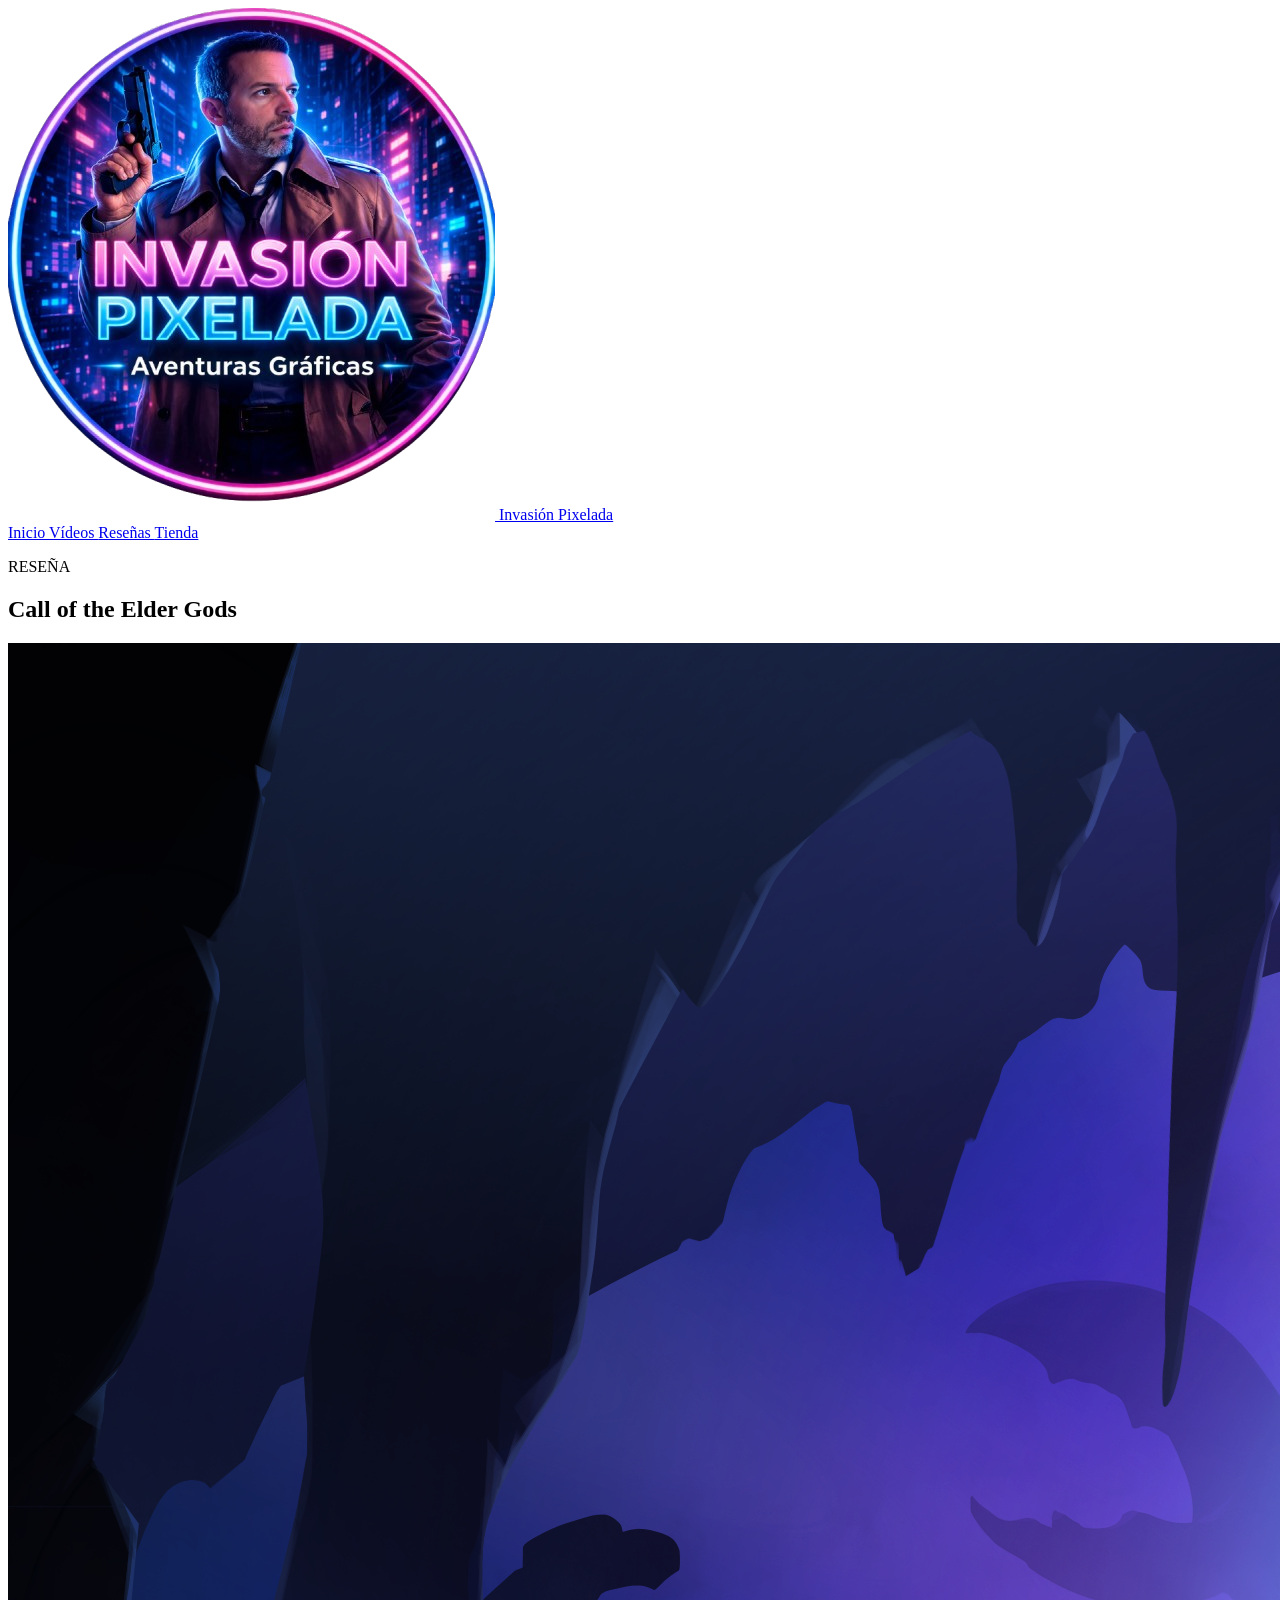
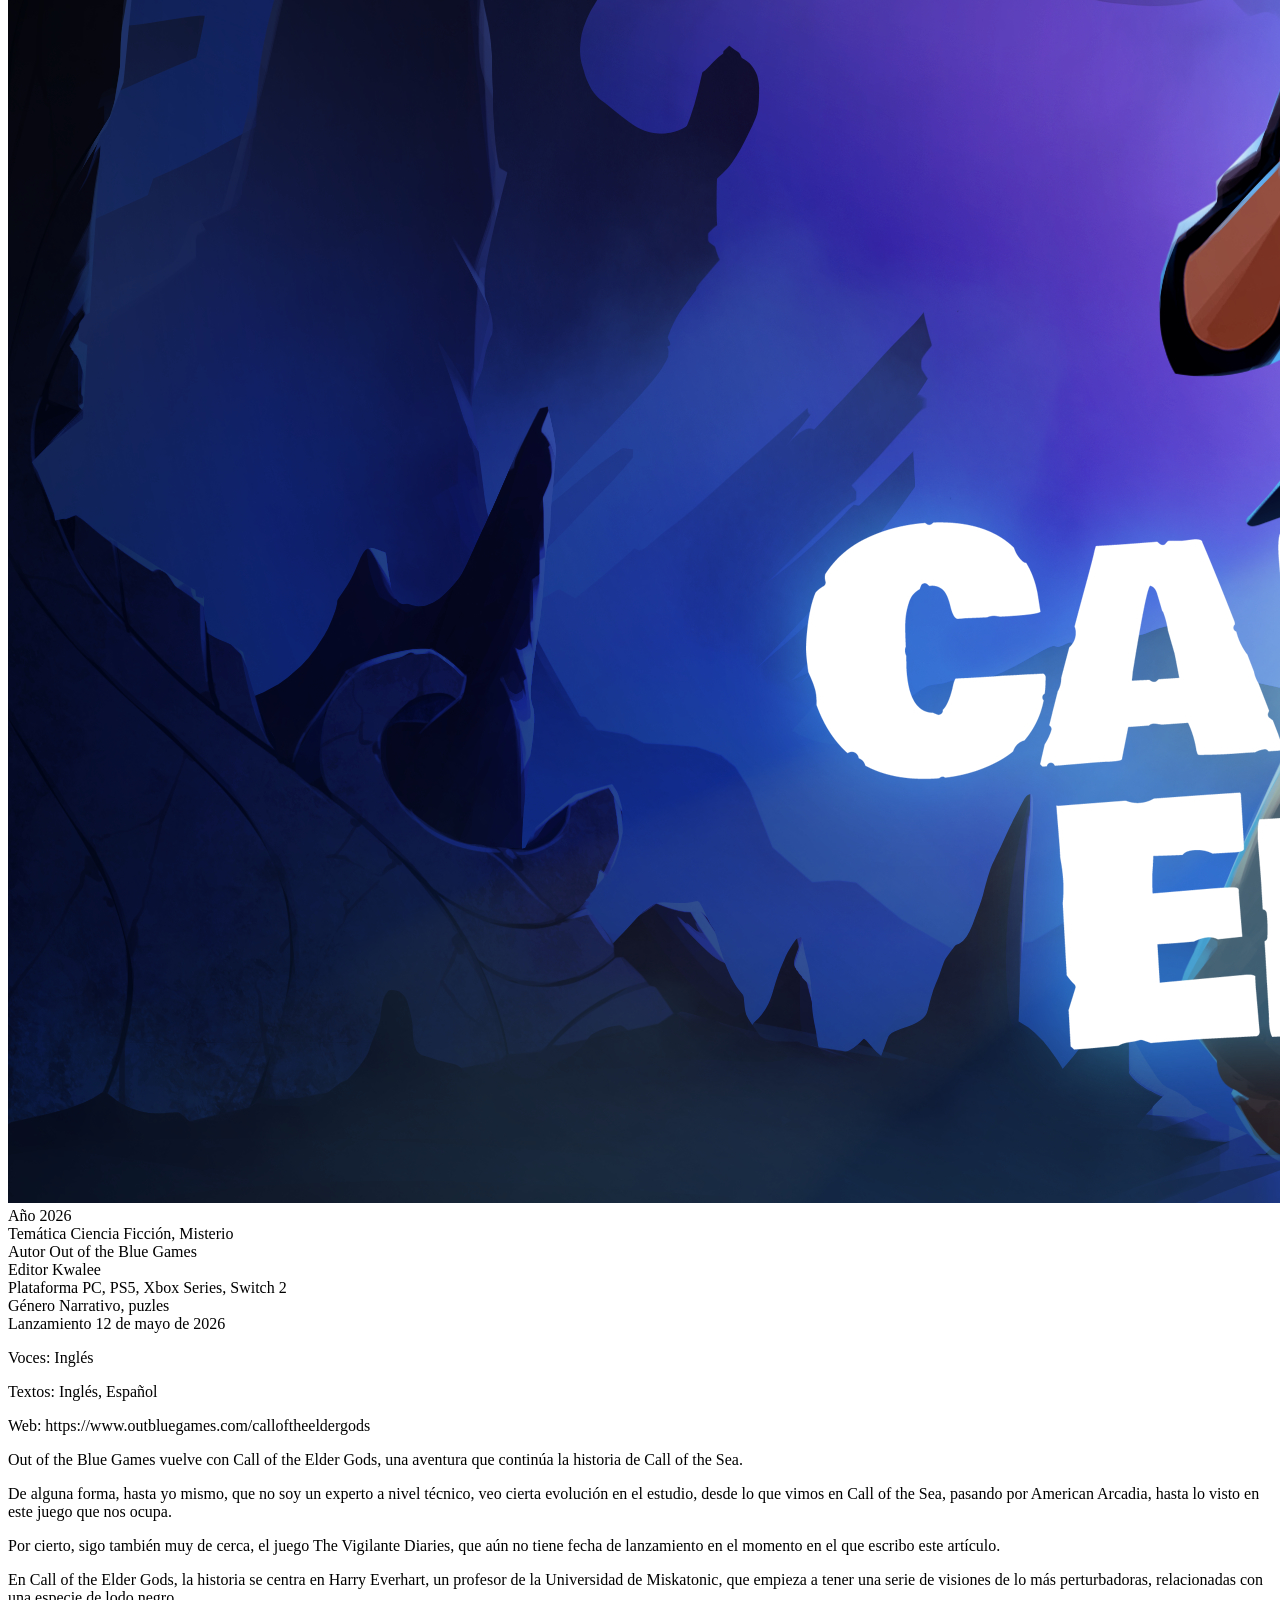
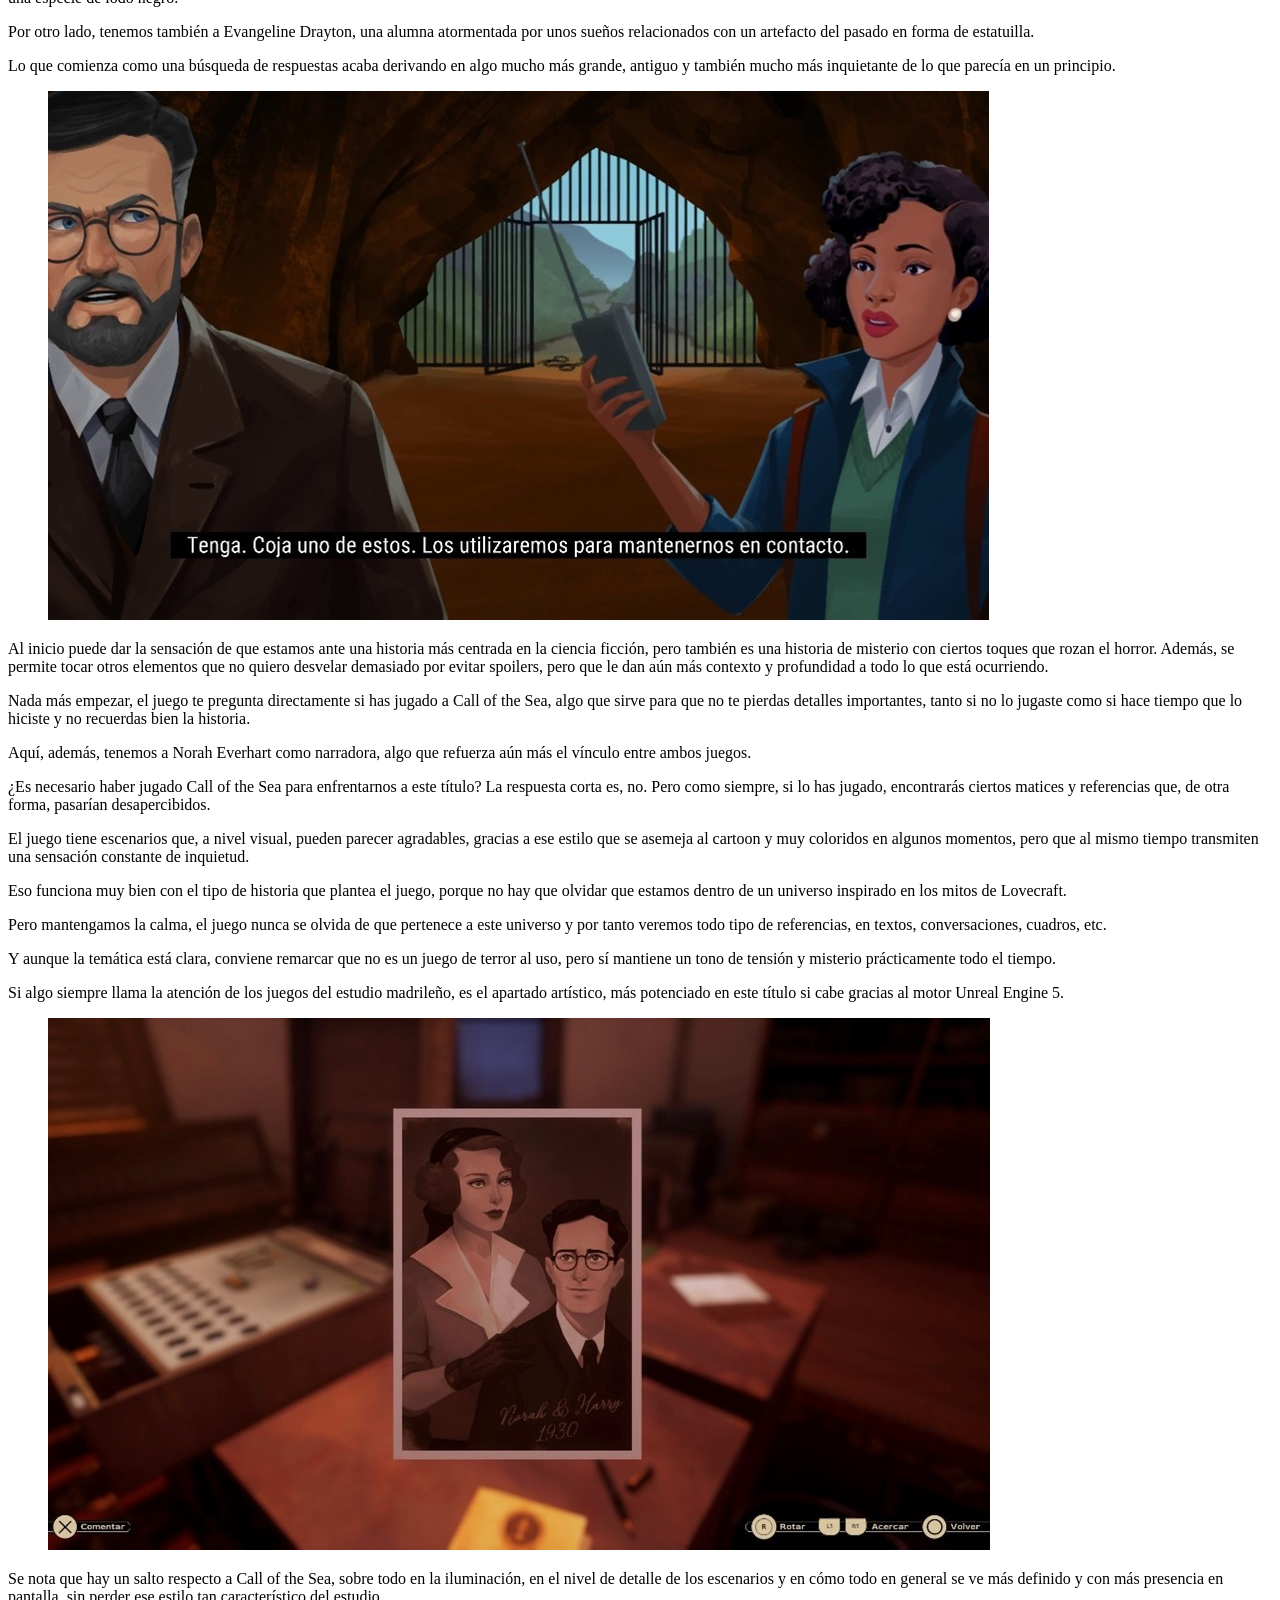
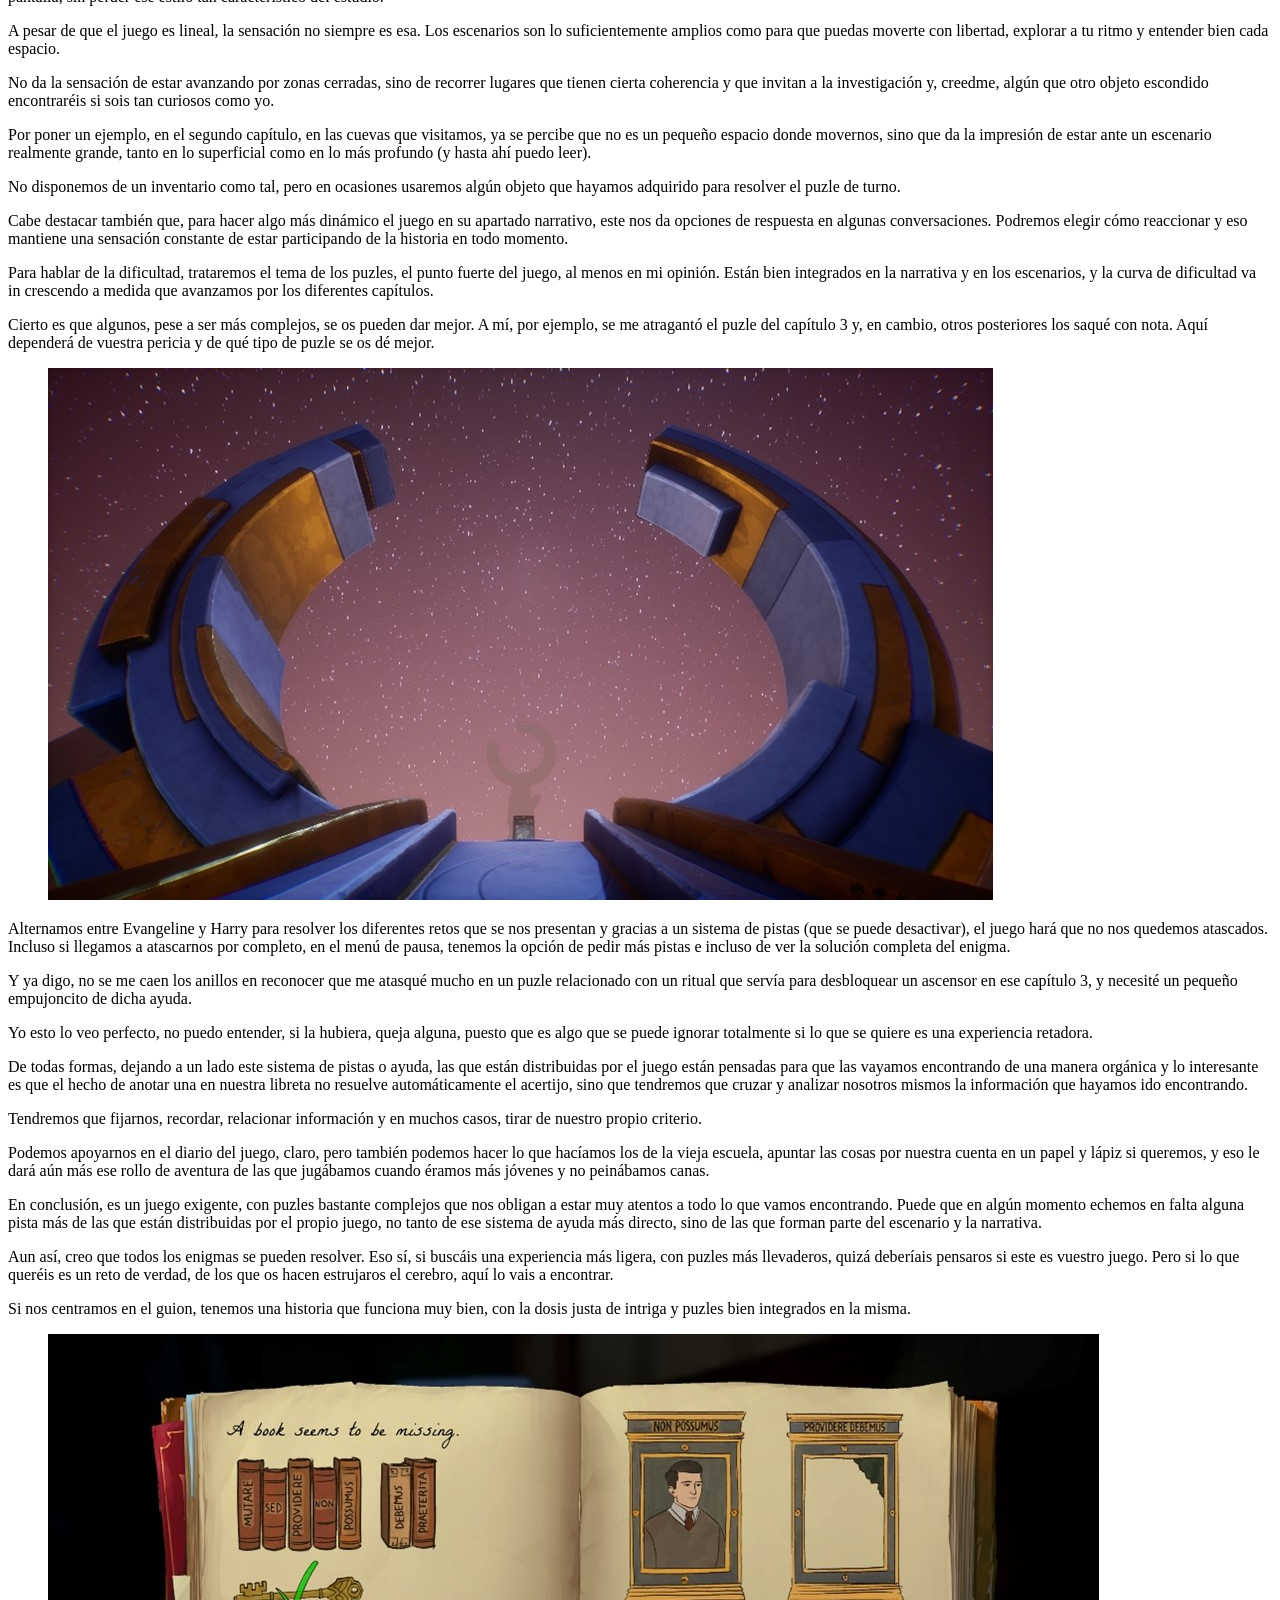
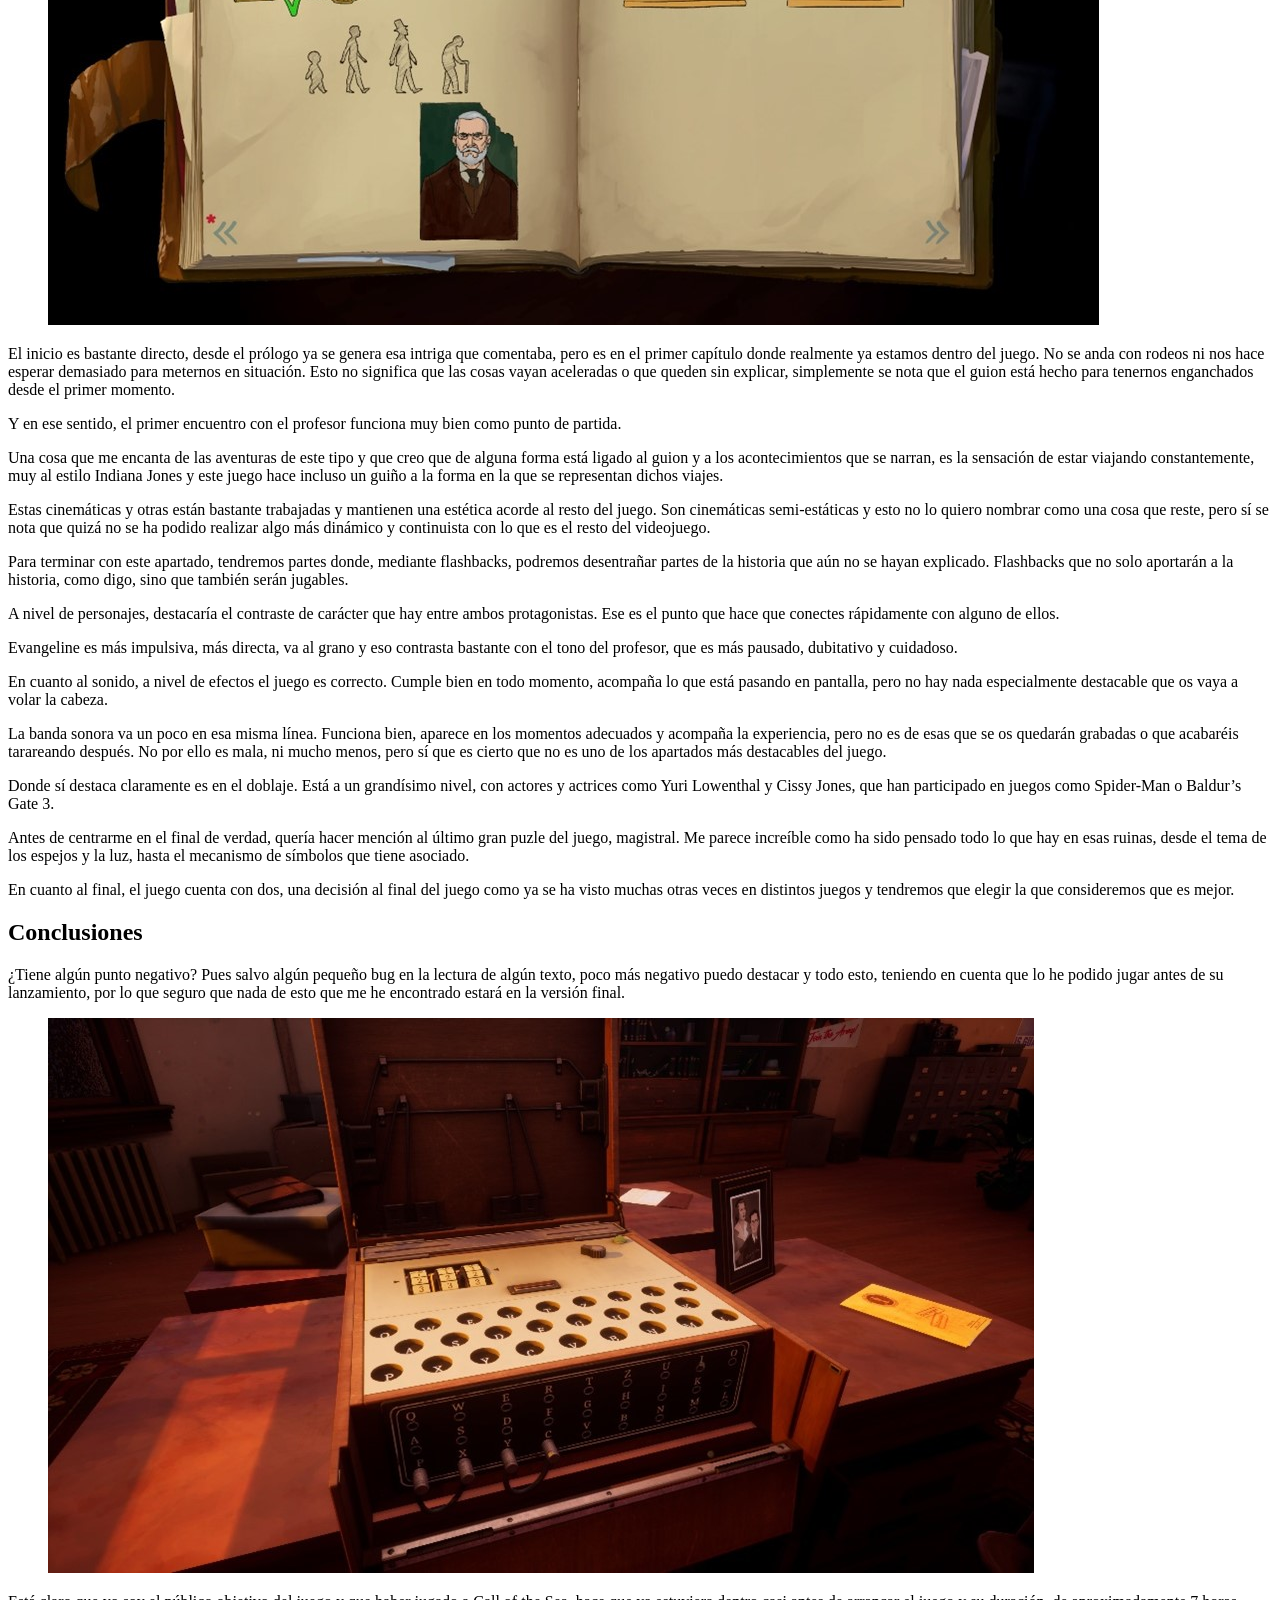
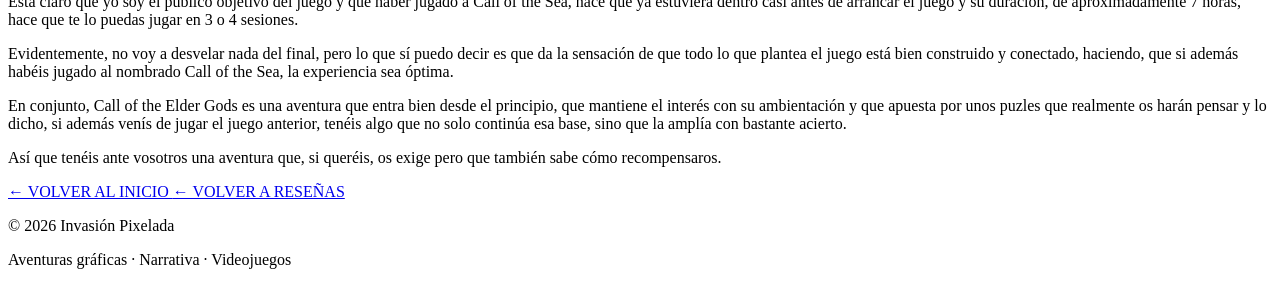
==== reseñas/Call of the Elder Gods/index.html @ fa6d1f01 "Generar reseñas automáticamente" ====
<!DOCTYPE html>
<!--
    INVASIÓN PIXELADA
    PÁGINA GENERADA AUTOMÁTICAMENTE
    GENERADOR: IP-GEN-010
-->
<html lang="es">

<head>

    <meta charset="UTF-8">

    <meta
        name="viewport"
        content="width=device-width, initial-scale=1.0"
    >

    <title>
        Call of the Elder Gods | Reseña de aventura gráfica | Invasión Pixelada
    </title>

    <meta
        name="description"
        content="Reseña de Call of the Elder Gods, narrativo, puzles. Voces: Inglés"
    >

    <meta
        name="keywords"
        content="Call of the Elder Gods, Invasión Pixelada, reseña, Narrativo, puzles, Ciencia Ficción, Misterio, PC, PS5, Xbox Series, Switch 2"
    >

    <link
        rel="canonical"
        href="https://invasionpixelada.github.io/invasion-pixelada/reseñas/Call%20of%20the%20Elder%20Gods/"
    >

    <meta
        name="theme-color"
        content="#08080d"
    >

    <link
        rel="icon"
        type="image/png"
        href="../../imagenes/nuevo_logo_invasion_pixelada.png"
    >

    <!-- OPEN GRAPH -->

    <meta
        property="og:type"
        content="article"
    >

    <meta
        property="og:locale"
        content="es_ES"
    >

    <meta
        property="og:title"
        content="Call of the Elder Gods | Invasión Pixelada"
    >

    <meta
        property="og:description"
        content="Reseña de Call of the Elder Gods, narrativo, puzles. Voces: Inglés"
    >

    <meta
        property="og:url"
        content="https://invasionpixelada.github.io/invasion-pixelada/reseñas/Call%20of%20the%20Elder%20Gods/"
    >

    <meta
        property="og:site_name"
        content="Invasión Pixelada"
    >

    <meta
        property="og:image"
        content="https://invasionpixelada.github.io/invasion-pixelada/reseñas/Call%20of%20the%20Elder%20Gods/portada.jpg"
    >

    <meta
        property="og:image:alt"
        content="Portada de Call of the Elder Gods"
    >

    <script type="application/ld+json">
{
    "@context": "https://schema.org",
    "@graph": [
        {
            "@type": "Review",
            "@id": "https://invasionpixelada.github.io/invasion-pixelada/reseñas/Call%20of%20the%20Elder%20Gods/#review",
            "url": "https://invasionpixelada.github.io/invasion-pixelada/reseñas/Call%20of%20the%20Elder%20Gods/",
            "name": "Reseña de Call of the Elder Gods",
            "headline": "Call of the Elder Gods | Reseña de aventura gráfica",
            "reviewBody": "Reseña de Call of the Elder Gods publicada por Invasión Pixelada.",
            "author": {
                "@type": "Organization",
                "name": "Invasión Pixelada",
                "url": "https://invasionpixelada.github.io/invasion-pixelada/"
            },
            "publisher": {
                "@type": "Organization",
                "name": "Invasión Pixelada",
                "url": "https://invasionpixelada.github.io/invasion-pixelada/"
            },
            "itemReviewed": {
                "@type": "VideoGame",
                "name": "Call of the Elder Gods",
                "genre": "Narrativo, puzles",
                "keywords": "Ciencia Ficción, Misterio",
                "datePublished": "2026",
                "creator": {
                    "@type": "Person",
                    "name": "Out of the Blue Games"
                },
                "publisher": {
                    "@type": "Organization",
                    "name": "Kwalee"
                },
                "gamePlatform": "PC, PS5, Xbox Series, Switch 2",
                "releaseDate": "12 de mayo de 2026",
                "image": "https://invasionpixelada.github.io/invasion-pixelada/reseñas/Call%2520of%2520the%2520Elder%2520Gods/portada.jpg"
            }
        },
        {
            "@type": "WebPage",
            "@id": "https://invasionpixelada.github.io/invasion-pixelada/reseñas/Call%20of%20the%20Elder%20Gods/#webpage",
            "url": "https://invasionpixelada.github.io/invasion-pixelada/reseñas/Call%20of%20the%20Elder%20Gods/",
            "name": "Call of the Elder Gods | Invasión Pixelada",
            "isPartOf": {
                "@id": "https://invasionpixelada.github.io/invasion-pixelada/#website"
            },
            "image": "https://invasionpixelada.github.io/invasion-pixelada/reseñas/Call%2520of%2520the%2520Elder%2520Gods/portada.jpg"
        },
        {
            "@type": "WebSite",
            "@id": "https://invasionpixelada.github.io/invasion-pixelada/#website",
            "url": "https://invasionpixelada.github.io/invasion-pixelada/",
            "name": "Invasión Pixelada",
            "description": "Aventuras gráficas, point &amp; click, visual novels, walking simulators y videojuegos donde la narrativa es protagonista.",
            "publisher": {
                "@type": "Organization",
                "name": "Invasión Pixelada",
                "url": "https://invasionpixelada.github.io/invasion-pixelada/"
            }
        },
        {
            "@type": "Organization",
            "@id": "https://invasionpixelada.github.io/invasion-pixelada/#organization",
            "name": "Invasión Pixelada",
            "url": "https://invasionpixelada.github.io/invasion-pixelada/",
            "logo": {
                "@type": "ImageObject",
                "url": "https://invasionpixelada.github.io/invasion-pixelada/imagenes/nuevo_logo_invasion_pixelada.png"
            },
            "sameAs": [
                "https://www.youtube.com/@invasionpixelada"
            ]
        }
    ]
}
</script>

</head>

<body>

<header class="site-header">

    <div class="header-content">

        <a
            href="../../index.html"
            class="logo"
        >

            <img
                src="../../imagenes/nuevo_logo_invasion_pixelada.png"
                alt="Invasión Pixelada"
            >

            <span>
                Invasión Pixelada
            </span>

        </a>

        <nav class="main-nav">

            <a href="../../index.html#inicio">
                Inicio
            </a>

            <a href="../../index.html#videos">
                Vídeos
            </a>

            <a href="../../index.html#resenas">
                Reseñas
            </a>

            <a href="../../index.html#tienda">
                Tienda
            </a>

        </nav>

    </div>

</header>


<main class="review-page">

    <article class="review">

        <header class="review-header">

            <p class="section-label">
                RESEÑA
            </p>

            <h1>
                Call of the Elder Gods
            </h1>

            

        </header>

        
        <div class="review-cover-wrap">

            <img
                class="review-cover"
                src="portada.jpg"
                alt="Portada de Call of the Elder Gods"
            >

        </div>
        

        
        <div class="review-metadata">

            <div class="review-data-grid">

                
                <div class="review-data-row">

                    <span class="review-data-label">
                        Año
                    </span>

                    <span class="review-data-value">
                        2026
                    </span>

                </div>
                
                <div class="review-data-row">

                    <span class="review-data-label">
                        Temática
                    </span>

                    <span class="review-data-value">
                        Ciencia Ficción, Misterio
                    </span>

                </div>
                
                <div class="review-data-row">

                    <span class="review-data-label">
                        Autor
                    </span>

                    <span class="review-data-value">
                        Out of the Blue Games
                    </span>

                </div>
                
                <div class="review-data-row">

                    <span class="review-data-label">
                        Editor
                    </span>

                    <span class="review-data-value">
                        Kwalee
                    </span>

                </div>
                
                <div class="review-data-row">

                    <span class="review-data-label">
                        Plataforma
                    </span>

                    <span class="review-data-value">
                        PC, PS5, Xbox Series, Switch 2
                    </span>

                </div>
                
                <div class="review-data-row">

                    <span class="review-data-label">
                        Género
                    </span>

                    <span class="review-data-value">
                        Narrativo, puzles
                    </span>

                </div>
                
                <div class="review-data-row">

                    <span class="review-data-label">
                        Lanzamiento
                    </span>

                    <span class="review-data-value">
                        12 de mayo de 2026
                    </span>

                </div>
                

            </div>

        </div>
        

        

        

        <div class="review-content">

            
                <p>
                    Voces: Inglés
                </p>
                

                <p>
                    Textos: Inglés, Español
                </p>
                

                <p>
                    Web: https://www.outbluegames.com/calloftheeldergods
                </p>
                

                <p>
                    Out of the Blue Games vuelve con Call of the Elder Gods, una aventura que continúa la historia de Call of the Sea.
                </p>
                

                <p>
                    De alguna forma, hasta yo mismo, que no soy un experto a nivel técnico, veo cierta evolución en el estudio, desde lo que vimos en Call of the Sea, pasando por American Arcadia, hasta lo visto en este juego que nos ocupa.
                </p>
                

                <p>
                    Por cierto, sigo también muy de cerca, el juego The Vigilante Diaries, que aún no tiene fecha de lanzamiento en el momento en el que escribo este artículo.
                </p>
                

                <p>
                    En Call of the Elder Gods, la historia se centra en Harry Everhart, un profesor de la Universidad de Miskatonic, que empieza a tener una serie de visiones de lo más perturbadoras, relacionadas con una especie de lodo negro.
                </p>
                

                <p>
                    Por otro lado, tenemos también a Evangeline Drayton, una alumna atormentada por unos sueños relacionados con un artefacto del pasado en forma de estatuilla.
                </p>
                

                <p>
                    Lo que comienza como una búsqueda de respuestas acaba derivando en algo mucho más grande, antiguo y también mucho más inquietante de lo que parecía en un principio.
                </p>
                

    <figure class="review-image">

        <img
            src="1.jpg"
            alt="Call of the Elder Gods"
            loading="lazy"
        >

    </figure>
    

                <p>
                    Al inicio puede dar la sensación de que estamos ante una historia más centrada en la ciencia ficción, pero también es una historia de misterio con ciertos toques que rozan el horror. Además, se permite tocar otros elementos que no quiero desvelar demasiado por evitar spoilers, pero que le dan aún más contexto y profundidad a todo lo que está ocurriendo.
                </p>
                

                <p>
                    Nada más empezar, el juego te pregunta directamente si has jugado a Call of the Sea, algo que sirve para que no te pierdas detalles importantes, tanto si no lo jugaste como si hace tiempo que lo hiciste y no recuerdas bien la historia.
                </p>
                

                <p>
                    Aquí, además, tenemos a Norah Everhart como narradora, algo que refuerza aún más el vínculo entre ambos juegos.
                </p>
                

                <p>
                    ¿Es necesario haber jugado Call of the Sea para enfrentarnos a este título? La respuesta corta es, no. Pero como siempre, si lo has jugado, encontrarás ciertos matices y referencias que, de otra forma, pasarían desapercibidos.
                </p>
                

                <p>
                    El juego tiene escenarios que, a nivel visual, pueden parecer agradables, gracias a ese estilo que se asemeja al cartoon y muy coloridos en algunos momentos, pero que al mismo tiempo transmiten una sensación constante de inquietud.
                </p>
                

                <p>
                    Eso funciona muy bien con el tipo de historia que plantea el juego, porque no hay que olvidar que estamos dentro de un universo inspirado en los mitos de Lovecraft.
                </p>
                

                <p>
                    Pero mantengamos la calma, el juego nunca se olvida de que pertenece a este universo y por tanto veremos todo tipo de referencias, en textos, conversaciones, cuadros, etc.
                </p>
                

                <p>
                    Y aunque la temática está clara, conviene remarcar que no es un juego de terror al uso, pero sí mantiene un tono de tensión y misterio prácticamente todo el tiempo.
                </p>
                

                <p>
                    Si algo siempre llama la atención de los juegos del estudio madrileño, es el apartado artístico, más potenciado en este título si cabe gracias al motor Unreal Engine 5.
                </p>
                

    <figure class="review-image">

        <img
            src="2.jpg"
            alt="Call of the Elder Gods"
            loading="lazy"
        >

    </figure>
    

                <p>
                    Se nota que hay un salto respecto a Call of the Sea, sobre todo en la iluminación, en el nivel de detalle de los escenarios y en cómo todo en general se ve más definido y con más presencia en pantalla, sin perder ese estilo tan característico del estudio.
                </p>
                

                <p>
                    A pesar de que el juego es lineal, la sensación no siempre es esa. Los escenarios son lo suficientemente amplios como para que puedas moverte con libertad, explorar a tu ritmo y entender bien cada espacio.
                </p>
                

                <p>
                    No da la sensación de estar avanzando por zonas cerradas, sino de recorrer lugares que tienen cierta coherencia y que invitan a la investigación y, creedme, algún que otro objeto escondido encontraréis si sois tan curiosos como yo.
                </p>
                

                <p>
                    Por poner un ejemplo, en el segundo capítulo, en las cuevas que visitamos, ya se percibe que no es un pequeño espacio donde movernos, sino que da la impresión de estar ante un escenario realmente grande, tanto en lo superficial como en lo más profundo (y hasta ahí puedo leer).
                </p>
                

                <p>
                    No disponemos de un inventario como tal, pero en ocasiones usaremos algún objeto que hayamos adquirido para resolver el puzle de turno.
                </p>
                

                <p>
                    Cabe destacar también que, para hacer algo más dinámico el juego en su apartado narrativo, este nos da opciones de respuesta en algunas conversaciones. Podremos elegir cómo reaccionar y eso mantiene una sensación constante de estar participando de la historia en todo momento.
                </p>
                

                <p>
                    Para hablar de la dificultad, trataremos el tema de los puzles, el punto fuerte del juego, al menos en mi opinión. Están bien integrados en la narrativa y en los escenarios, y la curva de dificultad va in crescendo a medida que avanzamos por los diferentes capítulos.
                </p>
                

                <p>
                    Cierto es que algunos, pese a ser más complejos, se os pueden dar mejor. A mí, por ejemplo, se me atragantó el puzle del capítulo 3 y, en cambio, otros posteriores los saqué con nota. Aquí dependerá de vuestra pericia y de qué tipo de puzle se os dé mejor.
                </p>
                

    <figure class="review-image">

        <img
            src="3.jpg"
            alt="Call of the Elder Gods"
            loading="lazy"
        >

    </figure>
    

                <p>
                    Alternamos entre Evangeline y Harry para resolver los diferentes retos que se nos presentan y gracias a un sistema de pistas (que se puede desactivar), el juego hará que no nos quedemos atascados. Incluso si llegamos a atascarnos por completo, en el menú de pausa, tenemos la opción de pedir más pistas e incluso de ver la solución completa del enigma.
                </p>
                

                <p>
                    Y ya digo, no se me caen los anillos en reconocer que me atasqué mucho en un puzle relacionado con un ritual que servía para desbloquear un ascensor en ese capítulo 3, y necesité un pequeño empujoncito de dicha ayuda.
                </p>
                

                <p>
                    Yo esto lo veo perfecto, no puedo entender, si la hubiera, queja alguna, puesto que es algo que se puede ignorar totalmente si lo que se quiere es una experiencia retadora.
                </p>
                

                <p>
                    De todas formas, dejando a un lado este sistema de pistas o ayuda, las que están distribuidas por el juego están pensadas para que las vayamos encontrando de una manera orgánica y lo interesante es que el hecho de anotar una en nuestra libreta no resuelve automáticamente el acertijo, sino que tendremos que cruzar y analizar nosotros mismos la información que hayamos ido encontrando.
                </p>
                

                <p>
                    Tendremos que fijarnos, recordar, relacionar información y en muchos casos, tirar de nuestro propio criterio.
                </p>
                

                <p>
                    Podemos apoyarnos en el diario del juego, claro, pero también podemos hacer lo que hacíamos los de la vieja escuela, apuntar las cosas por nuestra cuenta en un papel y lápiz si queremos, y eso le dará aún más ese rollo de aventura de las que jugábamos cuando éramos más jóvenes y no peinábamos canas.
                </p>
                

                <p>
                    En conclusión, es un juego exigente, con puzles bastante complejos que nos obligan a estar muy atentos a todo lo que vamos encontrando. Puede que en algún momento echemos en falta alguna pista más de las que están distribuidas por el propio juego, no tanto de ese sistema de ayuda más directo, sino de las que forman parte del escenario y la narrativa.
                </p>
                

                <p>
                    Aun así, creo que todos los enigmas se pueden resolver. Eso sí, si buscáis una experiencia más ligera, con puzles más llevaderos, quizá deberíais pensaros si este es vuestro juego. Pero si lo que queréis es un reto de verdad, de los que os hacen estrujaros el cerebro, aquí lo vais a encontrar.
                </p>
                

                <p>
                    Si nos centramos en el guion, tenemos una historia que funciona muy bien, con la dosis justa de intriga y puzles bien integrados en la misma.
                </p>
                

    <figure class="review-image">

        <img
            src="4.jpg"
            alt="Call of the Elder Gods"
            loading="lazy"
        >

    </figure>
    

                <p>
                    El inicio es bastante directo, desde el prólogo ya se genera esa intriga que comentaba, pero es en el primer capítulo donde realmente ya estamos dentro del juego. No se anda con rodeos ni nos hace esperar demasiado para meternos en situación. Esto no significa que las cosas vayan aceleradas o que queden sin explicar, simplemente se nota que el guion está hecho para tenernos enganchados desde el primer momento.
                </p>
                

                <p>
                    Y en ese sentido, el primer encuentro con el profesor funciona muy bien como punto de partida.
                </p>
                

                <p>
                    Una cosa que me encanta de las aventuras de este tipo y que creo que de alguna forma está ligado al guion y a los acontecimientos que se narran, es la sensación de estar viajando constantemente, muy al estilo Indiana Jones y este juego hace incluso un guiño a la forma en la que se representan dichos viajes.
                </p>
                

                <p>
                    Estas cinemáticas y otras están bastante trabajadas y mantienen una estética acorde al resto del juego. Son cinemáticas semi-estáticas y esto no lo quiero nombrar como una cosa que reste, pero sí se nota que quizá no se ha podido realizar algo más dinámico y continuista con lo que es el resto del videojuego.
                </p>
                

                <p>
                    Para terminar con este apartado, tendremos partes donde, mediante flashbacks, podremos desentrañar partes de la historia que aún no se hayan explicado. Flashbacks que no solo aportarán a la historia, como digo, sino que también serán jugables.
                </p>
                

                <p>
                    A nivel de personajes, destacaría el contraste de carácter que hay entre ambos protagonistas. Ese es el punto que hace que conectes rápidamente con alguno de ellos.
                </p>
                

                <p>
                    Evangeline es más impulsiva, más directa, va al grano y eso contrasta bastante con el tono del profesor, que es más pausado, dubitativo y cuidadoso.
                </p>
                

                <p>
                    En cuanto al sonido, a nivel de efectos el juego es correcto. Cumple bien en todo momento, acompaña lo que está pasando en pantalla, pero no hay nada especialmente destacable que os vaya a volar la cabeza.
                </p>
                

                <p>
                    La banda sonora va un poco en esa misma línea. Funciona bien, aparece en los momentos adecuados y acompaña la experiencia, pero no es de esas que se os quedarán grabadas o que acabaréis tarareando después. No por ello es mala, ni mucho menos, pero sí que es cierto que no es uno de los apartados más destacables del juego.
                </p>
                

                <p>
                    Donde sí destaca claramente es en el doblaje. Está a un grandísimo nivel, con actores y actrices como Yuri Lowenthal y Cissy Jones, que han participado en juegos como Spider-Man o Baldur’s Gate 3.
                </p>
                

                <p>
                    Antes de centrarme en el final de verdad, quería hacer mención al último gran puzle del juego, magistral. Me parece increíble como ha sido pensado todo lo que hay en esas ruinas, desde el tema de los espejos y la luz, hasta el mecanismo de símbolos que tiene asociado.
                </p>
                

                <p>
                    En cuanto al final, el juego cuenta con dos, una decisión al final del juego como ya se ha visto muchas otras veces en distintos juegos y tendremos que elegir la que consideremos que es mejor.
                </p>
                

                <h2>
                    Conclusiones
                </h2>
                

                <p>
                    ¿Tiene algún punto negativo? Pues salvo algún pequeño bug en la lectura de algún texto, poco más negativo puedo destacar y todo esto, teniendo en cuenta que lo he podido jugar antes de su lanzamiento, por lo que seguro que nada de esto que me he encontrado estará en la versión final.
                </p>
                

    <figure class="review-image">

        <img
            src="5.jpg"
            alt="Call of the Elder Gods"
            loading="lazy"
        >

    </figure>
    

                <p>
                    Está claro que yo soy el público objetivo del juego y que haber jugado a Call of the Sea, hace que ya estuviera dentro casi antes de arrancar el juego y su duración, de aproximadamente 7 horas, hace que te lo puedas jugar en 3 o 4 sesiones.
                </p>
                

                <p>
                    Evidentemente, no voy a desvelar nada del final, pero lo que sí puedo decir es que da la sensación de que todo lo que plantea el juego está bien construido y conectado, haciendo, que si además habéis jugado al nombrado Call of the Sea, la experiencia sea óptima.
                </p>
                

                <p>
                    En conjunto, Call of the Elder Gods es una aventura que entra bien desde el principio, que mantiene el interés con su ambientación y que apuesta por unos puzles que realmente os harán pensar y lo dicho, si además venís de jugar el juego anterior, tenéis algo que no solo continúa esa base, sino que la amplía con bastante acierto.
                </p>
                

                <p>
                    Así que tenéis ante vosotros una aventura que, si queréis, os exige pero que también sabe cómo recompensaros.
                </p>
                

        </div>

        
    <div class="review-navigation">

        <a
            href="../../index.html"
            class="button secondary-button"
        >
            ← VOLVER AL INICIO
        </a>

        <a
            href="../../resenas.html"
            class="button secondary-button"
        >
            ← VOLVER A RESEÑAS
        </a>

    </div>
    

    </article>

</main>


<footer class="site-footer">

    <p>
        © 2026 Invasión Pixelada
    </p>

    <p>
        Aventuras gráficas · Narrativa · Videojuegos
    </p>

</footer>

</body>

</html>
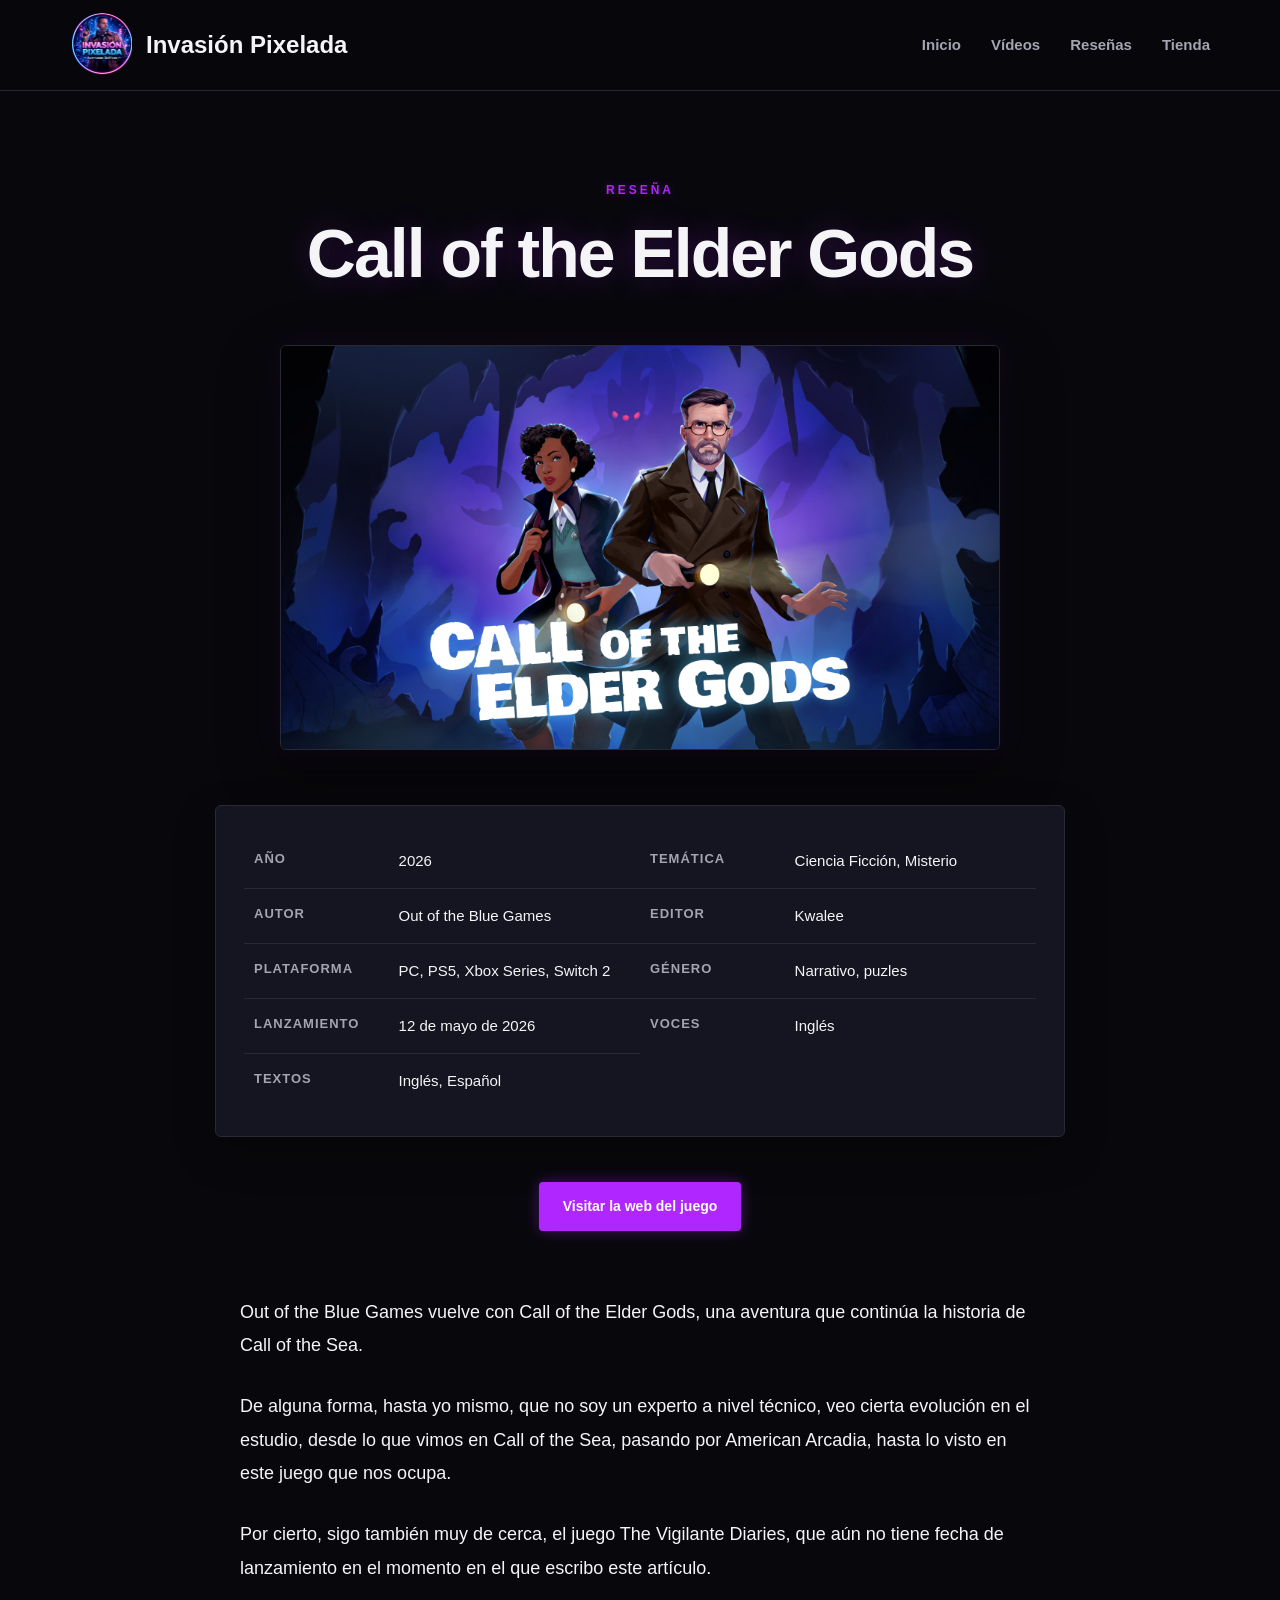
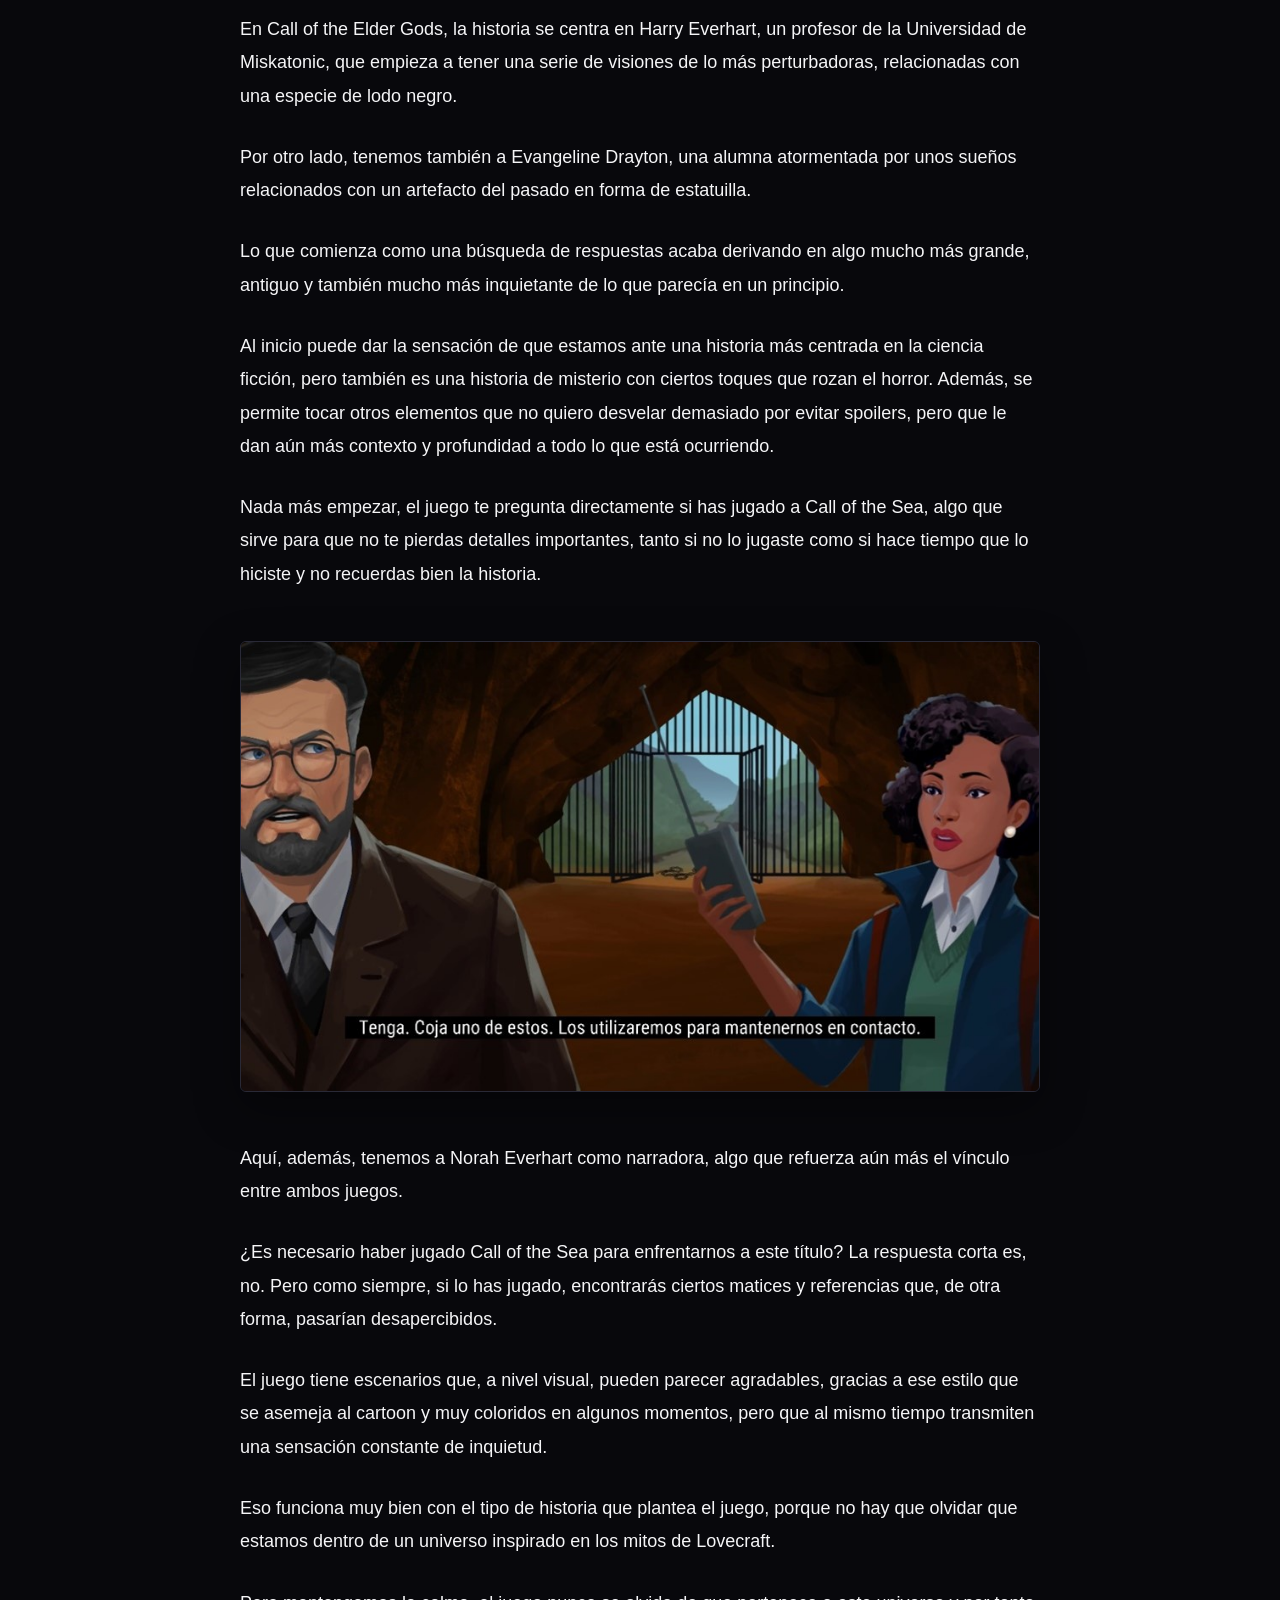
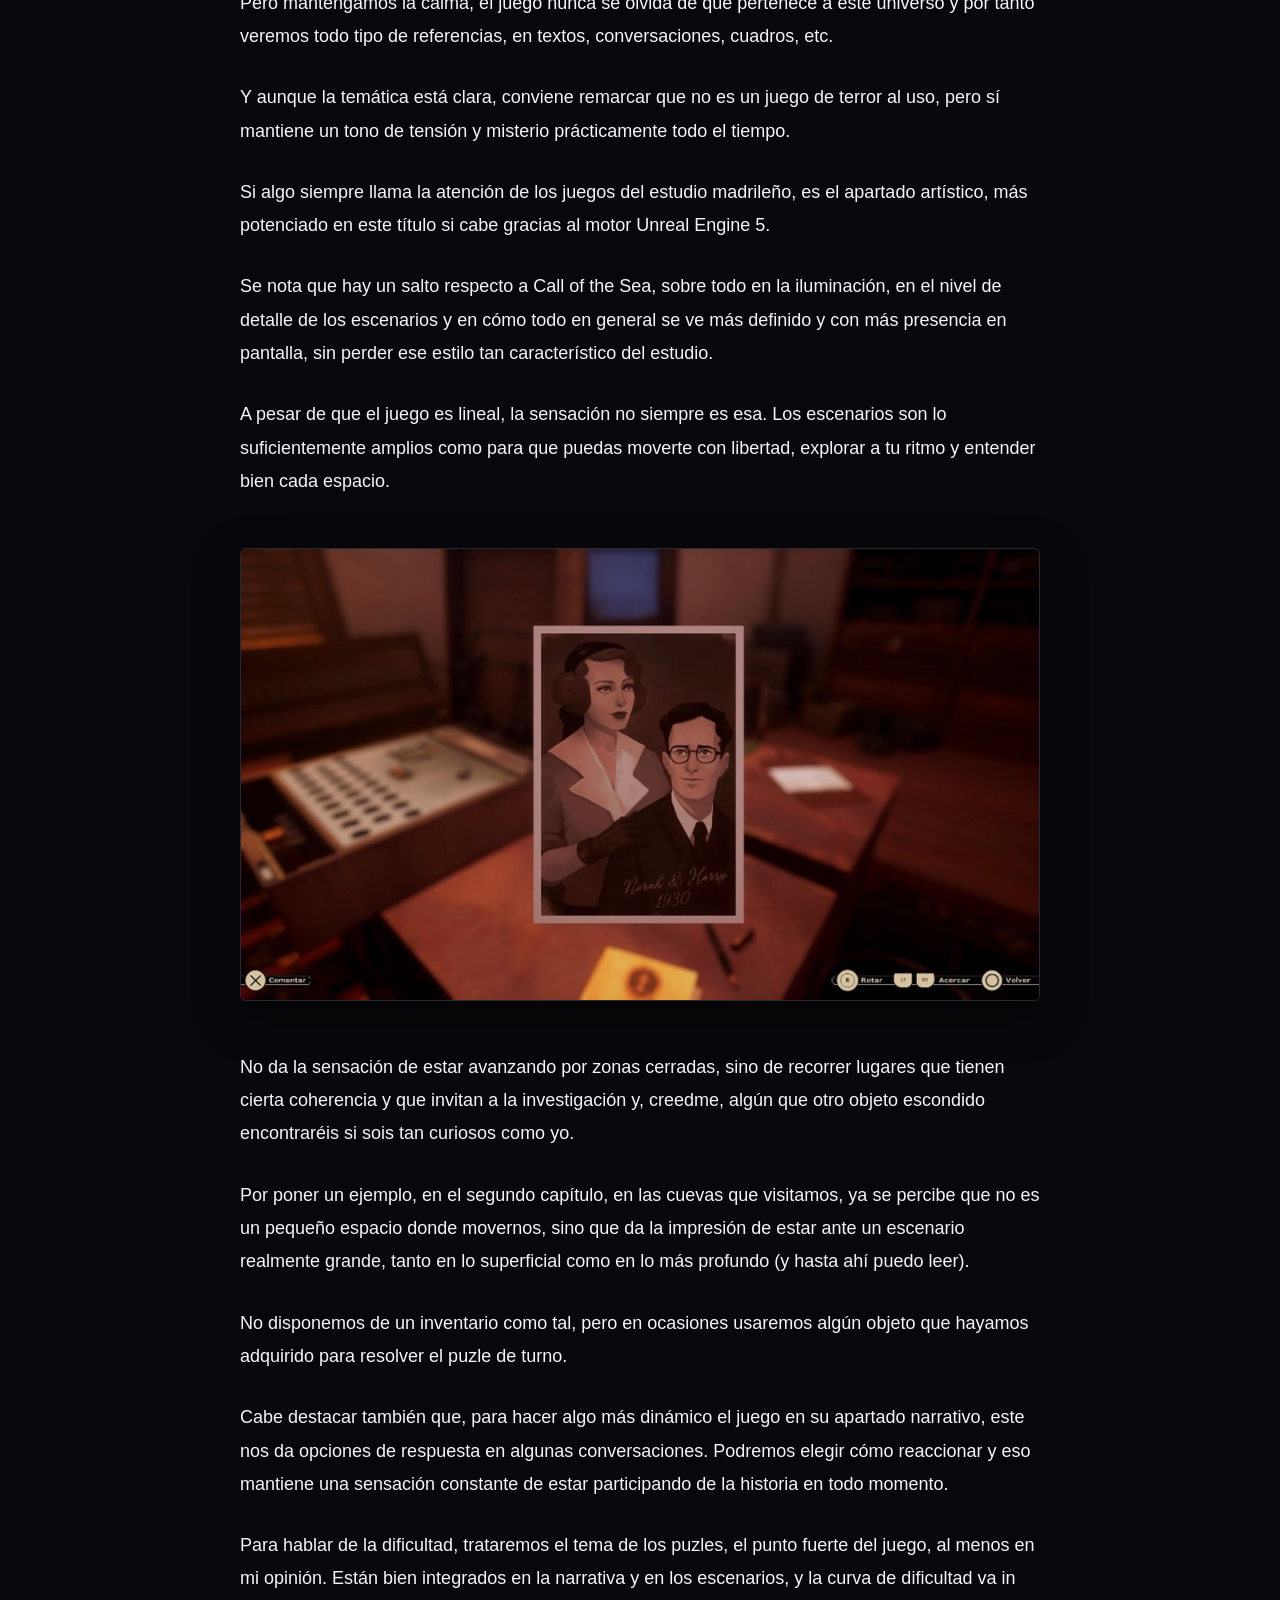
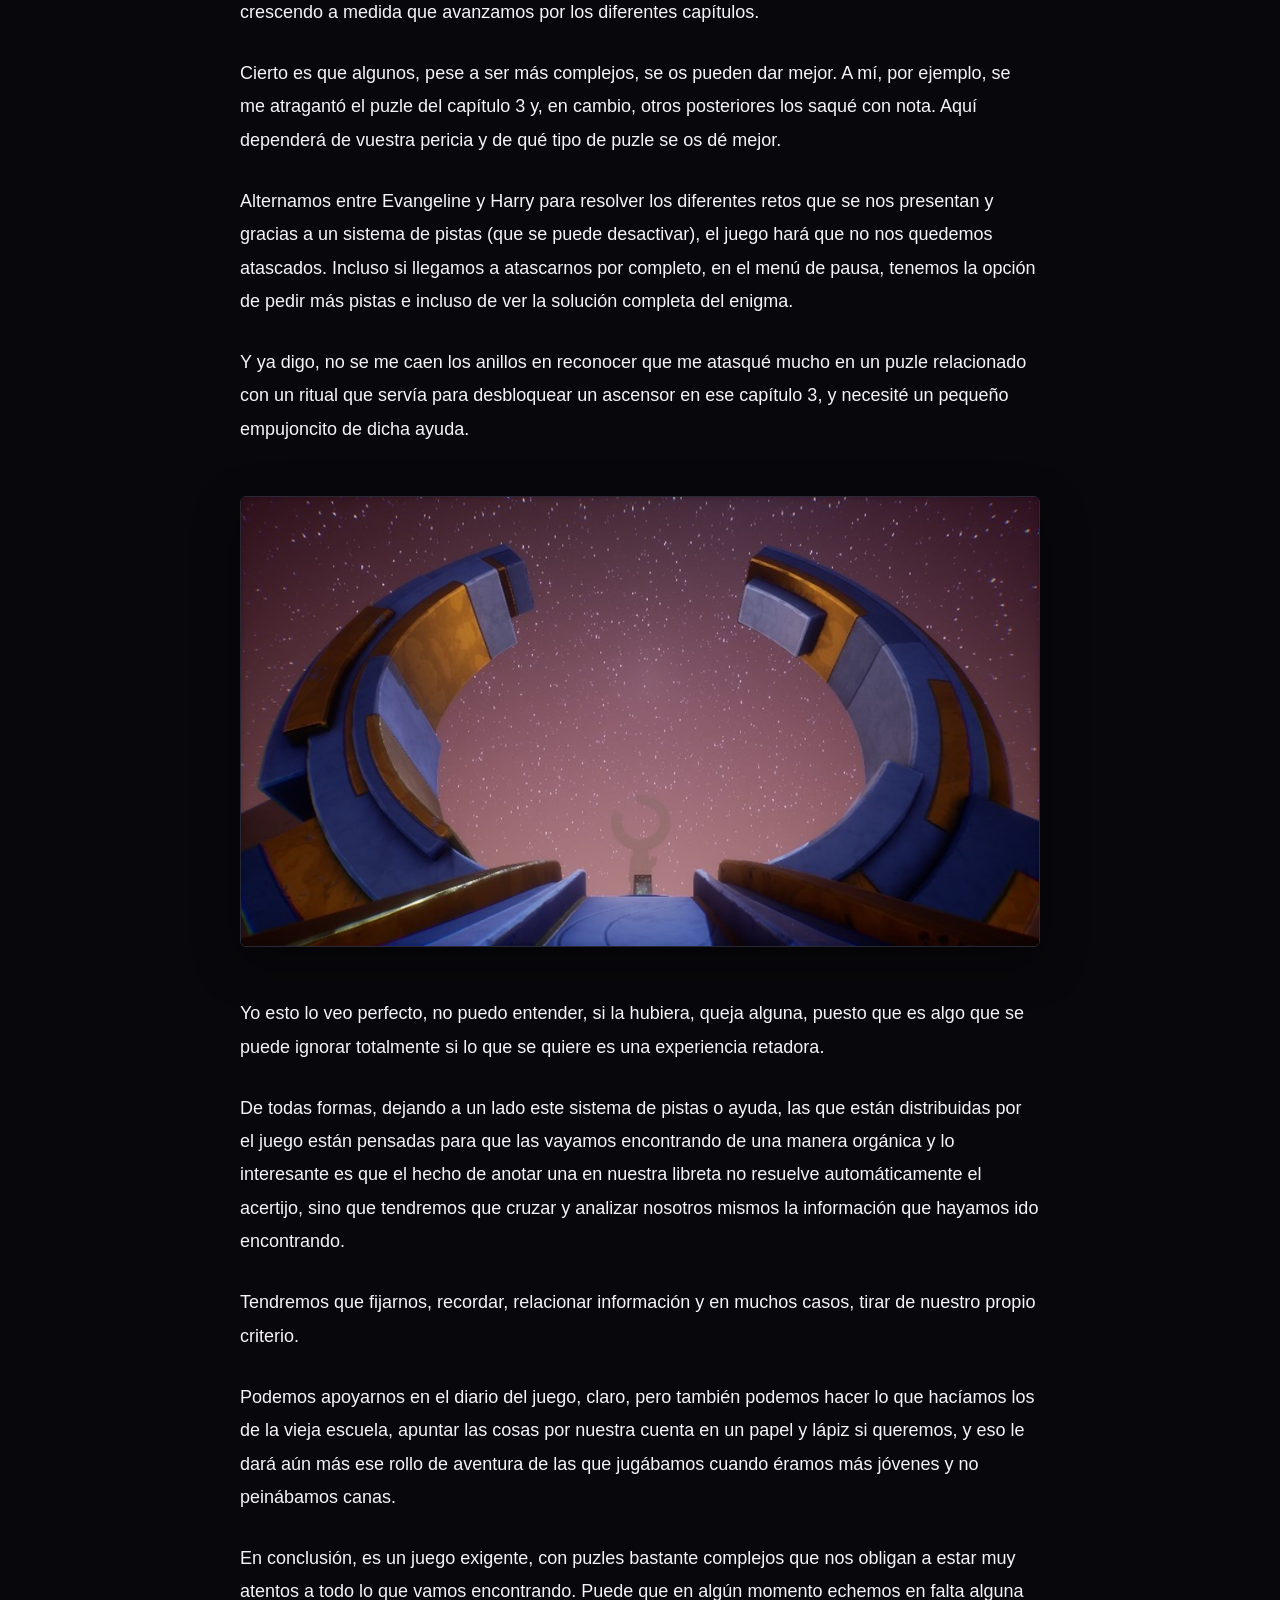
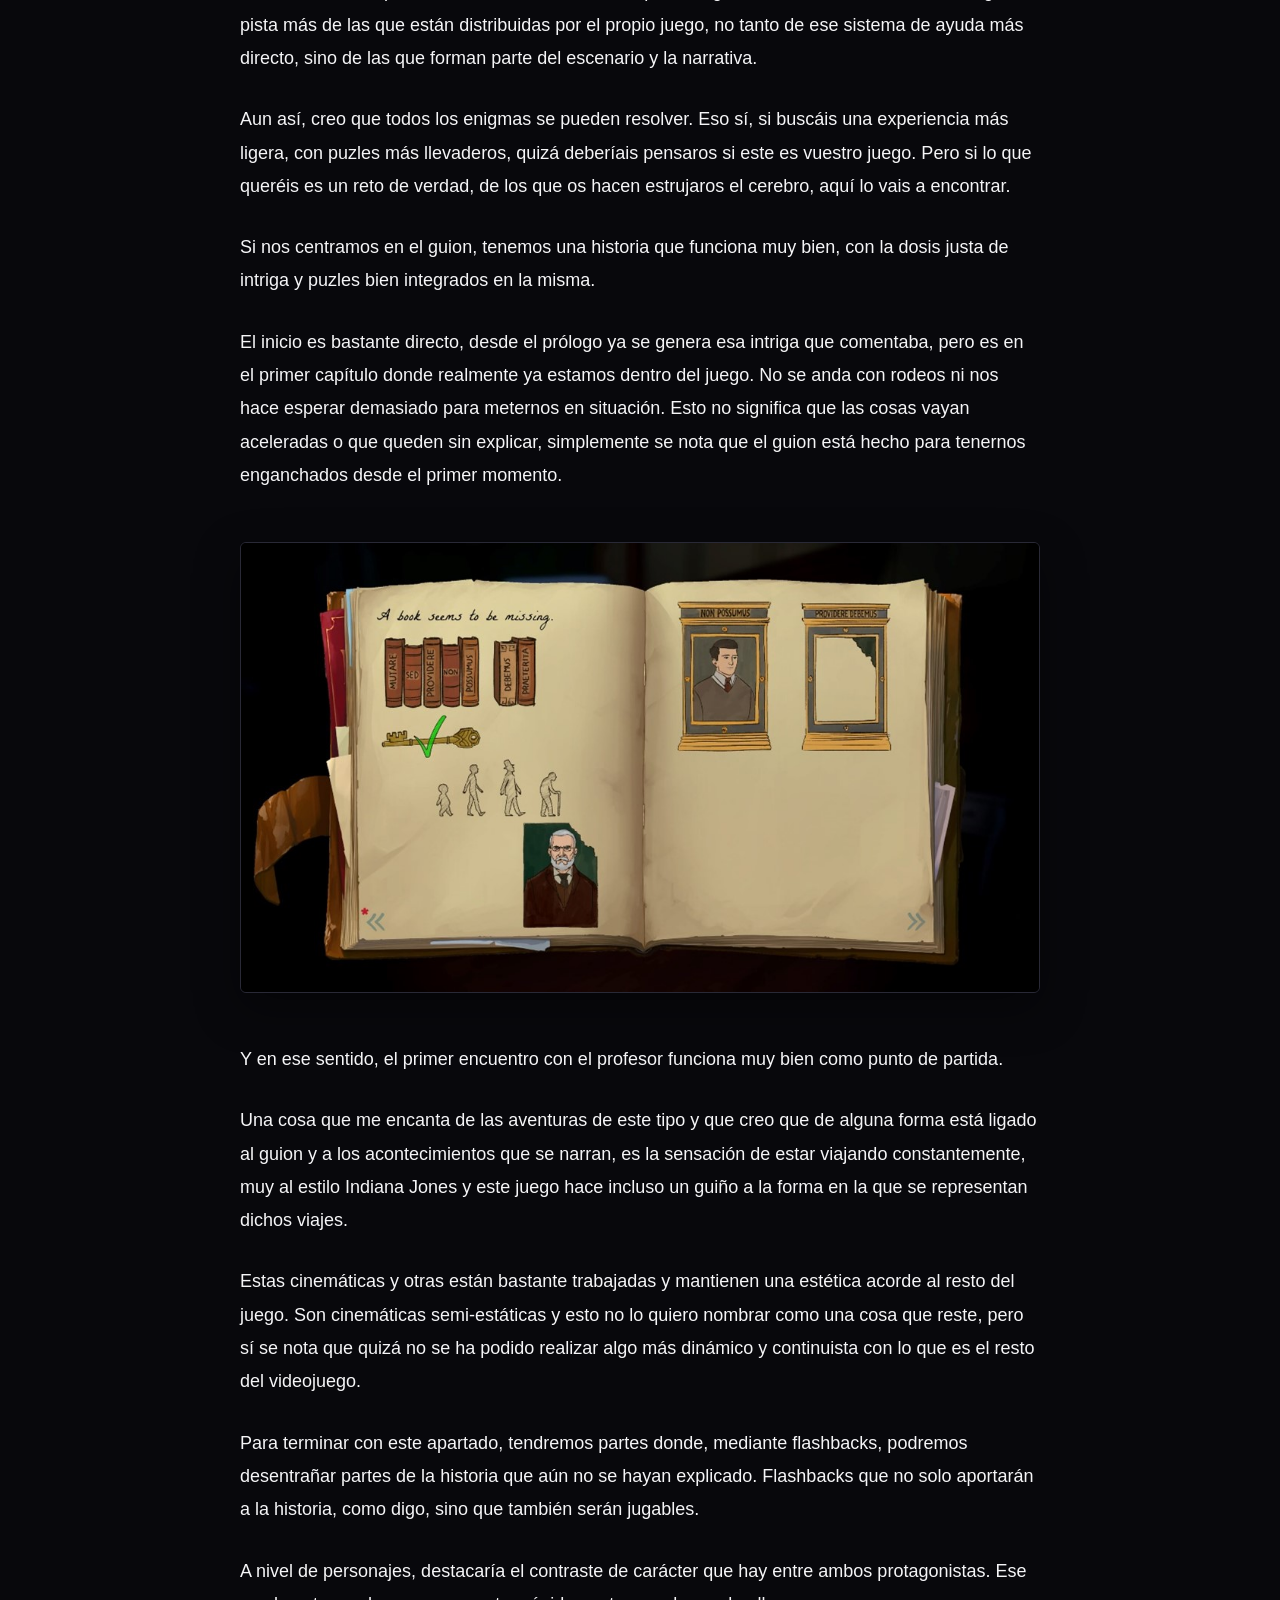
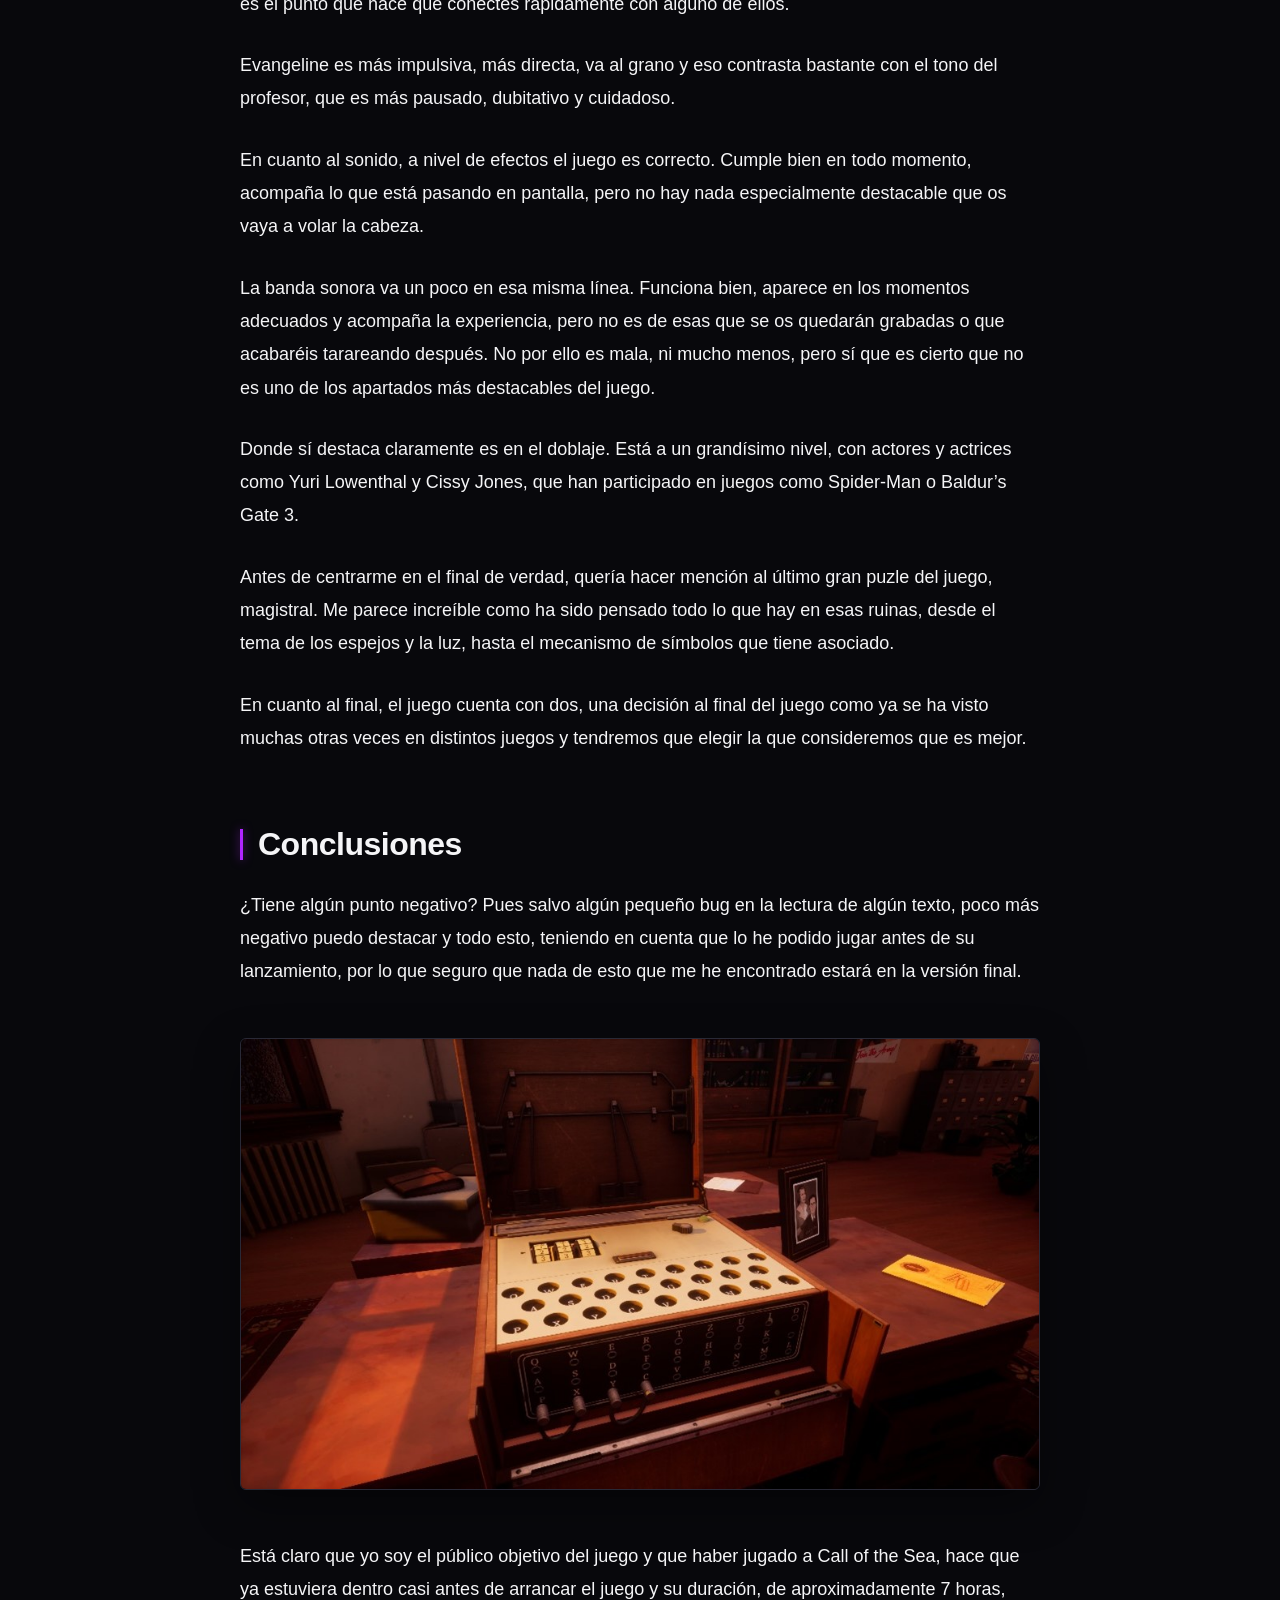
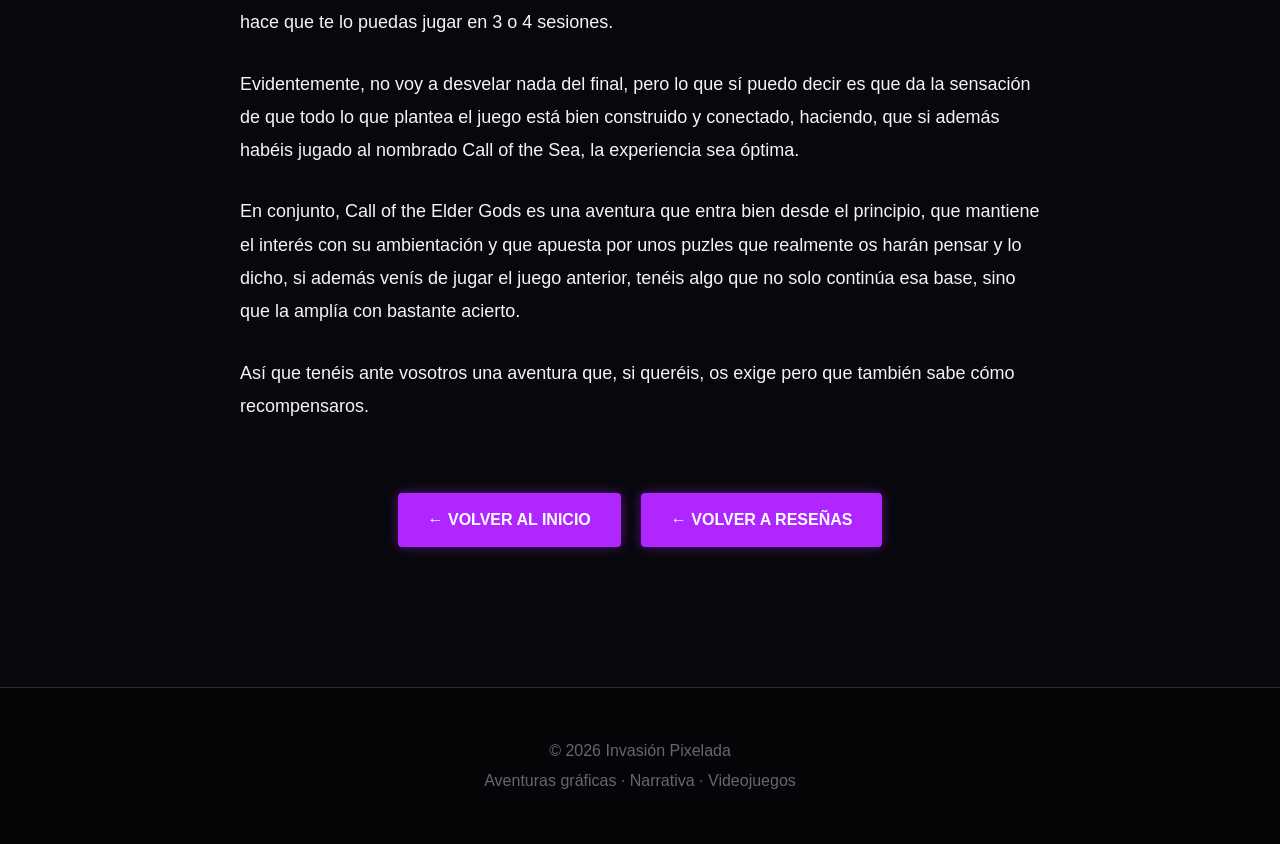
==== commit 393b587c: "Generar reseñas automáticamente" ====
--- a/reseñas/Call of the Elder Gods/index.html
+++ b/reseñas/Call of the Elder Gods/index.html
@@ -2,7 +2,7 @@
 <!--
     INVASIÓN PIXELADA
     PÁGINA GENERADA AUTOMÁTICAMENTE
-    GENERADOR: IP-GEN-010
+    GENERADOR: IP-GEN-011
 -->
 <html lang="es">
 
@@ -21,7 +21,7 @@
 
     <meta
         name="description"
-        content="Reseña de Call of the Elder Gods, narrativo, puzles. Voces: Inglés"
+        content="Reseña de Call of the Elder Gods, narrativo, puzles. Out of the Blue Games vuelve con Call of the Elder Gods, una aventura que continúa la historia de..."
     >
 
     <meta
@@ -45,6 +45,13 @@
         href="../../imagenes/nuevo_logo_invasion_pixelada.png"
     >
 
+    <!-- HOJA DE ESTILOS -->
+
+    <link
+        rel="stylesheet"
+        href="../../style.css"
+    >
+
     <!-- OPEN GRAPH -->
 
     <meta
@@ -64,7 +71,7 @@
 
     <meta
         property="og:description"
-        content="Reseña de Call of the Elder Gods, narrativo, puzles. Voces: Inglés"
+        content="Reseña de Call of the Elder Gods, narrativo, puzles. Out of the Blue Games vuelve con Call of the Elder Gods, una aventura que continúa la historia de..."
     >
 
     <meta
@@ -124,7 +131,7 @@
                 },
                 "gamePlatform": "PC, PS5, Xbox Series, Switch 2",
                 "releaseDate": "12 de mayo de 2026",
-                "image": "https://invasionpixelada.github.io/invasion-pixelada/reseñas/Call%2520of%2520the%2520Elder%2520Gods/portada.jpg"
+                "image": "https://invasionpixelada.github.io/invasion-pixelada/reseñas/Call%20of%20the%20Elder%20Gods/portada.jpg"
             }
         },
         {
@@ -135,14 +142,14 @@
             "isPartOf": {
                 "@id": "https://invasionpixelada.github.io/invasion-pixelada/#website"
             },
-            "image": "https://invasionpixelada.github.io/invasion-pixelada/reseñas/Call%2520of%2520the%2520Elder%2520Gods/portada.jpg"
+            "image": "https://invasionpixelada.github.io/invasion-pixelada/reseñas/Call%20of%20the%20Elder%20Gods/portada.jpg"
         },
         {
             "@type": "WebSite",
             "@id": "https://invasionpixelada.github.io/invasion-pixelada/#website",
             "url": "https://invasionpixelada.github.io/invasion-pixelada/",
             "name": "Invasión Pixelada",
-            "description": "Aventuras gráficas, point &amp; click, visual novels, walking simulators y videojuegos donde la narrativa es protagonista.",
+            "description": "Aventuras gráficas, point & click, visual novels, walking simulators y videojuegos donde la narrativa es protagonista.",
             "publisher": {
                 "@type": "Organization",
                 "name": "Invasión Pixelada",
@@ -335,6 +342,30 @@
 
                 </div>
                 
+                <div class="review-data-row">
+
+                    <span class="review-data-label">
+                        Voces
+                    </span>
+
+                    <span class="review-data-value">
+                        Inglés
+                    </span>
+
+                </div>
+                
+                <div class="review-data-row">
+
+                    <span class="review-data-label">
+                        Textos
+                    </span>
+
+                    <span class="review-data-value">
+                        Inglés, Español
+                    </span>
+
+                </div>
+                
 
             </div>
 
@@ -344,26 +375,24 @@
         
 
         
+        <div class="review-actions">
+
+            <a
+                class="review-button"
+                href="https://www.outbluegames.com/calloftheeldergods"
+                target="_blank"
+                rel="noopener noreferrer"
+            >
+                Visitar la web del juego
+            </a>
+
+        </div>
+        
 
         <div class="review-content">
 
             
                 <p>
-                    Voces: Inglés
-                </p>
-                
-
-                <p>
-                    Textos: Inglés, Español
-                </p>
-                
-
-                <p>
-                    Web: https://www.outbluegames.com/calloftheeldergods
-                </p>
-                
-
-                <p>
                     Out of the Blue Games vuelve con Call of the Elder Gods, una aventura que continúa la historia de Call of the Sea.
                 </p>
                 
@@ -390,6 +419,16 @@
 
                 <p>
                     Lo que comienza como una búsqueda de respuestas acaba derivando en algo mucho más grande, antiguo y también mucho más inquietante de lo que parecía en un principio.
+                </p>
+                
+
+                <p>
+                    Al inicio puede dar la sensación de que estamos ante una historia más centrada en la ciencia ficción, pero también es una historia de misterio con ciertos toques que rozan el horror. Además, se permite tocar otros elementos que no quiero desvelar demasiado por evitar spoilers, pero que le dan aún más contexto y profundidad a todo lo que está ocurriendo.
+                </p>
+                
+
+                <p>
+                    Nada más empezar, el juego te pregunta directamente si has jugado a Call of the Sea, algo que sirve para que no te pierdas detalles importantes, tanto si no lo jugaste como si hace tiempo que lo hiciste y no recuerdas bien la historia.
                 </p>
                 
 
@@ -405,16 +444,6 @@
     
 
                 <p>
-                    Al inicio puede dar la sensación de que estamos ante una historia más centrada en la ciencia ficción, pero también es una historia de misterio con ciertos toques que rozan el horror. Además, se permite tocar otros elementos que no quiero desvelar demasiado por evitar spoilers, pero que le dan aún más contexto y profundidad a todo lo que está ocurriendo.
-                </p>
-                
-
-                <p>
-                    Nada más empezar, el juego te pregunta directamente si has jugado a Call of the Sea, algo que sirve para que no te pierdas detalles importantes, tanto si no lo jugaste como si hace tiempo que lo hiciste y no recuerdas bien la historia.
-                </p>
-                
-
-                <p>
                     Aquí, además, tenemos a Norah Everhart como narradora, algo que refuerza aún más el vínculo entre ambos juegos.
                 </p>
                 
@@ -446,6 +475,16 @@
 
                 <p>
                     Si algo siempre llama la atención de los juegos del estudio madrileño, es el apartado artístico, más potenciado en este título si cabe gracias al motor Unreal Engine 5.
+                </p>
+                
+
+                <p>
+                    Se nota que hay un salto respecto a Call of the Sea, sobre todo en la iluminación, en el nivel de detalle de los escenarios y en cómo todo en general se ve más definido y con más presencia en pantalla, sin perder ese estilo tan característico del estudio.
+                </p>
+                
+
+                <p>
+                    A pesar de que el juego es lineal, la sensación no siempre es esa. Los escenarios son lo suficientemente amplios como para que puedas moverte con libertad, explorar a tu ritmo y entender bien cada espacio.
                 </p>
                 
 
@@ -461,16 +500,6 @@
     
 
                 <p>
-                    Se nota que hay un salto respecto a Call of the Sea, sobre todo en la iluminación, en el nivel de detalle de los escenarios y en cómo todo en general se ve más definido y con más presencia en pantalla, sin perder ese estilo tan característico del estudio.
-                </p>
-                
-
-                <p>
-                    A pesar de que el juego es lineal, la sensación no siempre es esa. Los escenarios son lo suficientemente amplios como para que puedas moverte con libertad, explorar a tu ritmo y entender bien cada espacio.
-                </p>
-                
-
-                <p>
                     No da la sensación de estar avanzando por zonas cerradas, sino de recorrer lugares que tienen cierta coherencia y que invitan a la investigación y, creedme, algún que otro objeto escondido encontraréis si sois tan curiosos como yo.
                 </p>
                 
@@ -497,6 +526,16 @@
 
                 <p>
                     Cierto es que algunos, pese a ser más complejos, se os pueden dar mejor. A mí, por ejemplo, se me atragantó el puzle del capítulo 3 y, en cambio, otros posteriores los saqué con nota. Aquí dependerá de vuestra pericia y de qué tipo de puzle se os dé mejor.
+                </p>
+                
+
+                <p>
+                    Alternamos entre Evangeline y Harry para resolver los diferentes retos que se nos presentan y gracias a un sistema de pistas (que se puede desactivar), el juego hará que no nos quedemos atascados. Incluso si llegamos a atascarnos por completo, en el menú de pausa, tenemos la opción de pedir más pistas e incluso de ver la solución completa del enigma.
+                </p>
+                
+
+                <p>
+                    Y ya digo, no se me caen los anillos en reconocer que me atasqué mucho en un puzle relacionado con un ritual que servía para desbloquear un ascensor en ese capítulo 3, y necesité un pequeño empujoncito de dicha ayuda.
                 </p>
                 
 
@@ -512,16 +551,6 @@
     
 
                 <p>
-                    Alternamos entre Evangeline y Harry para resolver los diferentes retos que se nos presentan y gracias a un sistema de pistas (que se puede desactivar), el juego hará que no nos quedemos atascados. Incluso si llegamos a atascarnos por completo, en el menú de pausa, tenemos la opción de pedir más pistas e incluso de ver la solución completa del enigma.
-                </p>
-                
-
-                <p>
-                    Y ya digo, no se me caen los anillos en reconocer que me atasqué mucho en un puzle relacionado con un ritual que servía para desbloquear un ascensor en ese capítulo 3, y necesité un pequeño empujoncito de dicha ayuda.
-                </p>
-                
-
-                <p>
                     Yo esto lo veo perfecto, no puedo entender, si la hubiera, queja alguna, puesto que es algo que se puede ignorar totalmente si lo que se quiere es una experiencia retadora.
                 </p>
                 
@@ -553,6 +582,11 @@
 
                 <p>
                     Si nos centramos en el guion, tenemos una historia que funciona muy bien, con la dosis justa de intriga y puzles bien integrados en la misma.
+                </p>
+                
+
+                <p>
+                    El inicio es bastante directo, desde el prólogo ya se genera esa intriga que comentaba, pero es en el primer capítulo donde realmente ya estamos dentro del juego. No se anda con rodeos ni nos hace esperar demasiado para meternos en situación. Esto no significa que las cosas vayan aceleradas o que queden sin explicar, simplemente se nota que el guion está hecho para tenernos enganchados desde el primer momento.
                 </p>
                 
 
@@ -566,11 +600,6 @@
 
     </figure>
     
-
-                <p>
-                    El inicio es bastante directo, desde el prólogo ya se genera esa intriga que comentaba, pero es en el primer capítulo donde realmente ya estamos dentro del juego. No se anda con rodeos ni nos hace esperar demasiado para meternos en situación. Esto no significa que las cosas vayan aceleradas o que queden sin explicar, simplemente se nota que el guion está hecho para tenernos enganchados desde el primer momento.
-                </p>
-                
 
                 <p>
                     Y en ese sentido, el primer encuentro con el profesor funciona muy bien como punto de partida.
--- a/style.css
+++ b/style.css
@@ -0,0 +1,1269 @@
+/* =========================================
+   IDENTIDAD VISUAL
+   ========================================= */
+
+:root {
+    --bg-main: #08080c;
+    --bg-section: #0e0e15;
+    --bg-card: #151521;
+
+    --neon-purple: #b026ff;
+    --neon-cyan: #00e5ff;
+    --neon-pink: #ff2bd6;
+
+    --text-main: #f5f5f7;
+    --text-muted: #a4a4b2;
+    --text-dark: #666674;
+
+    --border: #292936;
+
+    --max-width: 1200px;
+}
+
+
+/* =========================================
+   BASE
+   ========================================= */
+
+* {
+    box-sizing: border-box;
+}
+
+html {
+    scroll-behavior: smooth;
+}
+
+body {
+    margin: 0;
+    font-family: Arial, sans-serif;
+
+    background: var(--bg-main);
+    color: var(--text-main);
+
+    line-height: 1.6;
+}
+
+a {
+    color: inherit;
+}
+
+
+/* =========================================
+   CABECERA
+   ========================================= */
+
+.site-header {
+    position: sticky;
+    top: 0;
+    z-index: 1000;
+
+    background: rgba(8, 8, 12, 0.96);
+
+    border-bottom: 1px solid var(--border);
+
+    backdrop-filter: blur(12px);
+}
+
+.header-content {
+    width: 100%;
+    max-width: var(--max-width);
+
+    height: 90px;
+
+    margin: 0 auto;
+    padding: 10px 30px;
+
+    display: flex;
+    align-items: center;
+    justify-content: space-between;
+
+    gap: 30px;
+}
+
+
+/* =========================================
+   LOGO
+   ========================================= */
+
+.logo {
+    display: flex;
+    align-items: center;
+
+    gap: 12px;
+
+    color: var(--text-main);
+
+    text-decoration: none;
+
+    font-size: 24px;
+    font-weight: 800;
+
+    white-space: nowrap;
+
+    transition:
+        color 0.2s ease,
+        text-shadow 0.2s ease;
+}
+
+.logo img {
+    display: block;
+
+    width: 64px;
+    height: 64px;
+
+    object-fit: contain;
+
+    border-radius: 50%;
+}
+
+.logo:hover {
+    color: var(--neon-cyan);
+
+    text-shadow:
+        0 0 8px rgba(0, 229, 255, 0.6);
+}
+
+
+/* =========================================
+   NAVEGACIÓN
+   ========================================= */
+
+.main-nav {
+    display: flex;
+    align-items: center;
+
+    gap: 30px;
+}
+
+.main-nav a {
+    position: relative;
+
+    color: var(--text-muted);
+
+    text-decoration: none;
+
+    font-size: 15px;
+    font-weight: 600;
+
+    transition: color 0.2s ease;
+}
+
+.main-nav a::after {
+    content: "";
+
+    position: absolute;
+
+    left: 0;
+    bottom: -7px;
+
+    width: 0;
+    height: 2px;
+
+    background: var(--neon-cyan);
+
+    box-shadow:
+        0 0 8px rgba(0, 229, 255, 0.7);
+
+    transition: width 0.2s ease;
+}
+
+.main-nav a:hover {
+    color: var(--text-main);
+}
+
+.main-nav a:hover::after {
+    width: 100%;
+}
+
+
+/* =========================================
+   PORTADA
+   ========================================= */
+
+.hero {
+    min-height: 680px;
+
+    display: flex;
+    align-items: center;
+    justify-content: center;
+
+    position: relative;
+    overflow: hidden;
+
+    text-align: center;
+
+    padding: 100px 20px;
+
+    /*
+       La imagen ciudad.png está dentro de:
+       imagenes/ciudad.png
+    */
+
+    background-image:
+        linear-gradient(
+            rgba(8, 8, 12, 0.58),
+            rgba(8, 8, 12, 0.72)
+        ),
+        url("imagenes/ciudad.png");
+
+    background-size: cover;
+    background-position: center;
+    background-repeat: no-repeat;
+}
+
+.hero::before {
+    content: "";
+
+    position: absolute;
+
+    inset: 0;
+
+    background:
+        linear-gradient(
+            rgba(255, 255, 255, 0.025) 1px,
+            transparent 1px
+        ),
+        linear-gradient(
+            90deg,
+            rgba(255, 255, 255, 0.025) 1px,
+            transparent 1px
+        );
+
+    background-size: 50px 50px;
+
+    pointer-events: none;
+
+    opacity: 0.5;
+}
+
+.hero-content {
+    position: relative;
+
+    z-index: 1;
+
+    max-width: 900px;
+
+    margin: 0 auto;
+}
+
+.hero-label {
+    margin: 0 0 20px;
+
+    color: var(--neon-cyan);
+
+    font-size: 13px;
+    font-weight: 700;
+
+    letter-spacing: 4px;
+
+    text-shadow:
+        0 0 10px rgba(0, 229, 255, 0.5);
+}
+
+.hero h1 {
+    margin: 0;
+
+    color: var(--text-main);
+
+    font-size: clamp(44px, 7vw, 82px);
+
+    line-height: 1.02;
+
+    letter-spacing: -2px;
+
+    text-shadow:
+        0 0 30px rgba(176, 38, 255, 0.35);
+}
+
+.hero-description {
+    max-width: 720px;
+
+    margin: 35px auto;
+
+    color: var(--text-main);
+
+    font-size: 19px;
+
+    line-height: 1.7;
+
+    text-shadow:
+        0 2px 10px rgba(0, 0, 0, 0.8);
+}
+
+
+/* =========================================
+   BOTÓN
+   ========================================= */
+
+.button {
+    display: inline-block;
+
+    padding: 14px 30px;
+
+    background: var(--neon-purple);
+
+    color: white;
+
+    text-decoration: none;
+
+    font-weight: 700;
+
+    border-radius: 4px;
+
+    box-shadow:
+        0 0 12px rgba(176, 38, 255, 0.45);
+
+    transition:
+        transform 0.2s ease,
+        box-shadow 0.2s ease,
+        background 0.2s ease;
+}
+
+.button:hover {
+    transform: translateY(-3px);
+
+    background: var(--neon-pink);
+
+    box-shadow:
+        0 0 25px rgba(255, 43, 214, 0.65);
+}
+
+
+/* =========================================
+   SECCIONES
+   ========================================= */
+
+.content-section {
+    max-width: var(--max-width);
+
+    margin: 0 auto;
+
+    padding: 110px 30px;
+}
+
+.section-heading {
+    max-width: 720px;
+
+    margin-bottom: 55px;
+}
+
+.section-label {
+    margin: 0 0 12px;
+
+    color: var(--neon-purple);
+
+    font-size: 12px;
+
+    font-weight: 700;
+
+    letter-spacing: 3px;
+
+    text-shadow:
+        0 0 10px rgba(176, 38, 255, 0.35);
+}
+
+.section-heading h2 {
+    margin: 0 0 18px;
+
+    font-size: 46px;
+
+    line-height: 1.1;
+
+    letter-spacing: -1px;
+}
+
+.section-heading > p {
+    margin: 0;
+
+    color: var(--text-muted);
+
+    font-size: 17px;
+}
+
+
+/* =========================================
+   VÍDEOS
+   ========================================= */
+
+.video-grid {
+    display: grid;
+
+    grid-template-columns:
+        repeat(2, minmax(0, 1fr));
+
+    gap: 30px;
+}
+
+.video-card {
+    overflow: hidden;
+
+    background: var(--bg-card);
+
+    border: 1px solid var(--border);
+
+    border-radius: 6px;
+
+    transition:
+        transform 0.25s ease,
+        border-color 0.25s ease,
+        box-shadow 0.25s ease;
+}
+
+.video-card:hover {
+    transform: translateY(-6px);
+
+    border-color: rgba(176, 38, 255, 0.6);
+
+    box-shadow:
+        0 10px 35px rgba(0, 0, 0, 0.4),
+        0 0 20px rgba(176, 38, 255, 0.08);
+}
+
+.video-placeholder {
+    aspect-ratio: 16 / 9;
+
+    display: flex;
+    align-items: center;
+    justify-content: center;
+
+    overflow: hidden;
+
+    background:
+        linear-gradient(
+            135deg,
+            #191923,
+            #101018
+        );
+
+    color: var(--text-dark);
+
+    font-size: 18px;
+
+    font-weight: 700;
+
+    letter-spacing: 2px;
+}
+
+.video-placeholder img {
+    display: block;
+
+    width: 100%;
+    height: 100%;
+
+    object-fit: cover;
+}
+
+.video-info {
+    padding: 22px;
+}
+
+.video-info h3 {
+    margin: 0 0 8px;
+
+    font-size: 20px;
+}
+
+.video-info p {
+    margin: 0;
+
+    color: var(--text-muted);
+
+    font-size: 14px;
+}
+
+
+/* =========================================
+   RESEÑAS Y TIENDA
+   ========================================= */
+
+.reviews-section,
+.store-section {
+    border-top: 1px solid var(--border);
+}
+
+.future-content {
+    padding: 45px 30px;
+
+    background: var(--bg-card);
+
+    border: 1px solid var(--border);
+
+    border-radius: 6px;
+
+    color: var(--text-muted);
+
+    text-align: center;
+}
+
+
+/* =========================================
+   FOOTER
+   ========================================= */
+
+.site-footer {
+    padding: 45px 30px;
+
+    background: #050508;
+
+    border-top: 1px solid var(--border);
+
+    color: var(--text-dark);
+
+    text-align: center;
+}
+
+.site-footer p {
+    margin: 5px 0;
+}
+
+
+/* =========================================
+   MÓVIL
+   ========================================= */
+
+@media (max-width: 700px) {
+
+    .header-content {
+        height: auto;
+
+        flex-direction: column;
+
+        padding: 15px 20px;
+
+        gap: 12px;
+    }
+
+    .logo {
+        font-size: 21px;
+    }
+
+    .logo img {
+        width: 52px;
+        height: 52px;
+    }
+
+    .main-nav {
+        gap: 18px;
+
+        flex-wrap: wrap;
+
+        justify-content: center;
+    }
+
+    .hero {
+        min-height: 580px;
+
+        padding: 70px 20px;
+
+        background-position: center;
+    }
+
+    .hero h1 {
+        letter-spacing: -1px;
+    }
+
+    .hero-description {
+        font-size: 17px;
+    }
+
+    .content-section {
+        padding: 75px 20px;
+    }
+
+    .section-heading h2 {
+        font-size: 36px;
+    }
+
+    .video-grid {
+        grid-template-columns: 1fr;
+    }
+}
+
+/* =========================================================
+   PÁGINAS DE RESEÑAS
+   ========================================================= */
+
+.review-page {
+    width: 100%;
+    max-width: 1000px;
+    margin: 0 auto;
+    padding: 90px 30px 120px;
+}
+
+.review {
+    width: 100%;
+}
+
+.review-header {
+    max-width: 850px;
+    margin: 0 auto 55px;
+    text-align: center;
+}
+
+.review-header .section-label {
+    margin-bottom: 18px;
+}
+
+.review-header h1 {
+    margin: 0 0 22px;
+
+    font-size: clamp(42px, 6vw, 68px);
+    line-height: 1.05;
+    letter-spacing: -2px;
+
+    text-shadow:
+        0 0 30px rgba(176, 38, 255, 0.25);
+}
+
+.review-publication {
+    display: inline-block;
+
+    margin-top: 10px;
+
+    padding: 10px 18px;
+
+    color: var(--text-muted);
+
+    font-size: 14px;
+
+    border: 1px solid var(--border);
+    border-radius: 4px;
+
+    background: rgba(21, 21, 33, 0.7);
+}
+
+.review-publication a {
+    color: var(--neon-cyan);
+    font-weight: 700;
+    text-decoration: none;
+}
+
+.review-publication a:hover {
+    color: var(--neon-pink);
+}
+
+
+/* =========================================================
+   PORTADA
+   ========================================================= */
+
+.review-cover-wrap {
+    margin: 0 auto 55px;
+
+    text-align: center;
+}
+
+.review-cover {
+    display: block;
+
+    width: min(100%, 720px);
+    max-height: 520px;
+
+    margin: 0 auto;
+
+    object-fit: contain;
+
+    border: 1px solid var(--border);
+    border-radius: 6px;
+
+    box-shadow:
+        0 20px 60px rgba(0, 0, 0, 0.45),
+        0 0 30px rgba(176, 38, 255, 0.08);
+}
+
+
+/* =========================================================
+   FICHA TÉCNICA
+   ========================================================= */
+
+.review-metadata {
+    max-width: 850px;
+
+    margin: 0 auto 45px;
+
+    padding: 28px;
+
+    background: var(--bg-card);
+
+    border: 1px solid var(--border);
+    border-radius: 6px;
+
+    box-shadow:
+        0 15px 40px rgba(0, 0, 0, 0.25);
+}
+
+.review-data-grid {
+    display: grid;
+
+    grid-template-columns:
+        repeat(2, minmax(0, 1fr));
+
+    gap: 0;
+}
+
+.review-data-row {
+    display: grid;
+
+    grid-template-columns:
+        minmax(100px, 0.7fr)
+        minmax(0, 1.3fr);
+
+    gap: 20px;
+
+    padding: 15px 10px;
+
+    border-bottom: 1px solid var(--border);
+}
+
+.review-data-row:nth-last-child(-n + 2) {
+    border-bottom: 0;
+}
+
+.review-data-label {
+    color: var(--text-muted);
+
+    font-size: 13px;
+    font-weight: 700;
+
+    text-transform: uppercase;
+    letter-spacing: 1px;
+}
+
+.review-data-value {
+    color: var(--text-main);
+
+    font-size: 15px;
+}
+
+
+/* =========================================================
+   VALORACIÓN
+   ========================================================= */
+
+.review-rating {
+    width: fit-content;
+
+    margin: 0 auto 40px;
+
+    display: flex;
+    align-items: center;
+
+    gap: 18px;
+
+    padding: 12px 20px;
+
+    border: 1px solid rgba(176, 38, 255, 0.35);
+    border-radius: 4px;
+
+    background: rgba(176, 38, 255, 0.08);
+}
+
+.review-rating span {
+    color: var(--text-muted);
+
+    font-size: 13px;
+    font-weight: 700;
+
+    text-transform: uppercase;
+    letter-spacing: 2px;
+}
+
+.review-rating strong {
+    color: var(--neon-purple);
+
+    font-size: 22px;
+
+    text-shadow:
+        0 0 12px rgba(176, 38, 255, 0.45);
+}
+
+
+/* =========================================================
+   BOTÓN WEB DEL JUEGO
+   ========================================================= */
+
+.review-actions {
+    margin: 0 auto 65px;
+
+    text-align: center;
+}
+
+.review-button {
+    display: inline-block;
+
+    padding: 13px 24px;
+
+    background: var(--neon-purple);
+
+    color: white;
+
+    border-radius: 4px;
+
+    font-size: 14px;
+    font-weight: 700;
+
+    text-decoration: none;
+
+    box-shadow:
+        0 0 15px rgba(176, 38, 255, 0.35);
+
+    transition:
+        transform 0.2s ease,
+        background 0.2s ease,
+        box-shadow 0.2s ease;
+}
+
+.review-button:hover {
+    transform: translateY(-2px);
+
+    background: var(--neon-pink);
+
+    box-shadow:
+        0 0 25px rgba(255, 43, 214, 0.5);
+}
+
+
+/* =========================================================
+   TEXTO DE LA RESEÑA
+   ========================================================= */
+
+.review-content {
+    max-width: 800px;
+
+    margin: 0 auto;
+
+    color: var(--text-main);
+
+    font-size: 18px;
+    line-height: 1.85;
+}
+
+.review-content p {
+    margin: 0 0 28px;
+}
+
+.review-content h2 {
+    position: relative;
+
+    margin: 70px 0 25px;
+    padding-left: 18px;
+
+    color: var(--text-main);
+
+    font-size: 32px;
+    line-height: 1.2;
+
+    letter-spacing: -0.5px;
+}
+
+.review-content h2::before {
+    content: "";
+
+    position: absolute;
+
+    left: 0;
+    top: 4px;
+    bottom: 4px;
+
+    width: 3px;
+
+    background: var(--neon-purple);
+
+    box-shadow:
+        0 0 10px rgba(176, 38, 255, 0.5);
+}
+
+
+/* =========================================================
+   IMÁGENES DENTRO DE LA RESEÑA
+   ========================================================= */
+
+.review-image {
+    margin: 50px 0;
+
+    text-align: center;
+}
+
+.review-image img {
+    display: block;
+
+    width: auto;
+    max-width: 100%;
+    max-height: 650px;
+
+    margin: 0 auto;
+
+    border: 1px solid var(--border);
+    border-radius: 6px;
+
+    box-shadow:
+        0 15px 45px rgba(0, 0, 0, 0.4);
+}
+
+
+/* =========================================================
+   MÓVIL
+   ========================================================= */
+
+@media (max-width: 700px) {
+
+    .review-page {
+        padding: 65px 20px 90px;
+    }
+
+    .review-header {
+        margin-bottom: 40px;
+    }
+
+    .review-header h1 {
+        font-size: 42px;
+        letter-spacing: -1px;
+    }
+
+    .review-publication {
+        font-size: 13px;
+    }
+
+    .review-cover-wrap {
+        margin-bottom: 40px;
+    }
+
+    .review-metadata {
+        padding: 18px;
+
+        margin-bottom: 35px;
+    }
+
+    .review-data-grid {
+        grid-template-columns: 1fr;
+    }
+
+    .review-data-row {
+        grid-template-columns: 1fr;
+        gap: 5px;
+
+        padding: 13px 4px;
+    }
+
+    .review-data-row:nth-last-child(-n + 2) {
+        border-bottom: 1px solid var(--border);
+    }
+
+    .review-data-row:last-child {
+        border-bottom: 0;
+    }
+
+    .review-content {
+        font-size: 17px;
+        line-height: 1.75;
+    }
+
+    .review-content h2 {
+        margin-top: 55px;
+
+        font-size: 28px;
+    }
+
+    .review-image {
+        margin: 40px 0;
+    }
+
+}
+
+/* =========================================================
+   TARJETAS DE RESEÑAS
+   ========================================================= */
+
+.reviews-grid {
+    display: grid;
+    grid-template-columns: repeat(3, minmax(0, 1fr));
+    gap: 30px;
+}
+
+.review-card {
+    overflow: hidden;
+
+    background: var(--bg-card);
+
+    border: 1px solid var(--border);
+    border-radius: 6px;
+
+    transition:
+        transform 0.25s ease,
+        border-color 0.25s ease,
+        box-shadow 0.25s ease;
+}
+
+.review-card:hover {
+    transform: translateY(-6px);
+
+    border-color: rgba(176, 38, 255, 0.6);
+
+    box-shadow:
+        0 10px 35px rgba(0, 0, 0, 0.4),
+        0 0 20px rgba(176, 38, 255, 0.08);
+}
+
+.review-card-image {
+    display: block;
+
+    width: 100%;
+    aspect-ratio: 16 / 9;
+
+    overflow: hidden;
+
+    background: #101018;
+}
+
+.review-card-image img {
+    display: block;
+
+    width: 100%;
+    height: 100%;
+    max-width: 100%;
+
+    object-fit: contain;
+
+    transition: transform 0.3s ease;
+}
+
+.review-card:hover .review-card-image img {
+    transform: scale(1.03);
+}
+
+.review-card-content {
+    padding: 25px;
+}
+
+.review-card-genre {
+    margin: 0 0 10px;
+
+    color: var(--neon-purple);
+
+    font-size: 12px;
+    font-weight: 700;
+
+    text-transform: uppercase;
+    letter-spacing: 1.5px;
+}
+
+.review-card h3 {
+    margin: 0 0 12px;
+
+    font-size: 24px;
+}
+
+.review-card-content > p:not(.review-card-genre) {
+    margin: 0 0 22px;
+
+    color: var(--text-muted);
+
+    font-size: 15px;
+    line-height: 1.65;
+}
+
+.review-card-link {
+    display: inline-block;
+
+    color: var(--neon-cyan);
+
+    font-size: 13px;
+    font-weight: 700;
+
+    letter-spacing: 1px;
+
+    text-decoration: none;
+}
+
+.review-card-link:hover {
+    color: var(--neon-pink);
+}
+
+.review-card-placeholder {
+    min-height: 390px;
+
+    display: flex;
+    align-items: center;
+    justify-content: center;
+
+    text-align: center;
+
+    background:
+        linear-gradient(
+            135deg,
+            rgba(176, 38, 255, 0.04),
+            rgba(0, 229, 255, 0.02)
+        );
+}
+
+.review-card-placeholder-inner {
+    padding: 30px;
+}
+
+.review-card-placeholder-inner span {
+    color: var(--neon-purple);
+
+    font-size: 11px;
+    font-weight: 700;
+
+    letter-spacing: 3px;
+}
+
+.review-card-placeholder-inner h3 {
+    margin: 12px 0 0;
+
+    color: var(--text-muted);
+
+    font-size: 20px;
+}
+
+
+/* =========================================================
+   RESEÑAS - MÓVIL
+   ========================================================= */
+
+@media (max-width: 900px) {
+
+    .reviews-grid {
+        grid-template-columns: 1fr;
+    }
+
+    .review-card-placeholder {
+        min-height: 250px;
+    }
+}
+
+/* IP-CSS-002 — Navegación inferior de las reseñas */
+.review-navigation {
+    display: flex;
+    justify-content: center;
+    align-items: center;
+    gap: 20px;
+    margin-top: 50px;
+    padding: 20px 0;
+}
+
+@media (max-width: 600px) {
+    .review-navigation {
+        flex-direction: column;
+        gap: 12px;
+    }
+}
+
+/* =========================================================
+   INVASIÓN PIXELADA — TIENDA DESTACADOS
+   VERSIÓN INTERNA: IP-CSS-004
+   ========================================================= */
+
+.store-grid {
+    display: grid;
+    grid-template-columns: repeat(3, minmax(0, 1fr));
+    gap: 24px;
+    max-width: 1000px;
+    margin: 40px auto 0;
+}
+
+.store-category {
+    margin-bottom: 80px;
+}
+
+.store-category:last-of-type {
+    margin-bottom: 0;
+}
+
+.store-card {
+    overflow: hidden;
+    border-radius: 12px;
+}
+
+.store-card-image {
+    display: flex;
+    align-items: center;
+    justify-content: center;
+    width: 100%;
+    height: 280px;
+    overflow: hidden;
+}
+
+.store-card-image img {
+    display: block;
+    width: auto;
+    height: 100%;
+    max-width: 100%;
+    object-fit: contain;
+}
+
+.store-card-content {
+    padding: 18px 10px 20px;
+    text-align: center;
+}
+
+.store-card-label {
+    margin: 0 0 8px;
+    font-size: 0.75rem;
+    letter-spacing: 2px;
+}
+
+.store-card-content h3,
+.store-card-content h2 {
+    margin: 0 auto 18px;
+    font-size: 1rem;
+    line-height: 1.4;
+    max-width: 260px;
+}
+
+.store-card-link {
+    display: inline-block;
+}
+
+.store-button-container {
+    display: flex;
+    justify-content: center;
+    margin-top: 35px;
+}
+
+
+@media (max-width: 700px) {
+
+    .store-grid {
+        grid-template-columns: 1fr;
+        max-width: 360px;
+    }
+
+    .store-card-image {
+        height: 280px;
+    }
+
+}
+
+/* =========================================================
+   ATRIBUCIÓN TMDB
+   VERSIÓN INTERNA: IP-CSS-002
+   ========================================================= */
+
+.store-attribution {
+    max-width: 700px;
+    margin: 45px auto 0;
+    padding: 20px;
+    border-top: 1px solid var(--border);
+
+    color: var(--text-muted);
+
+    font-size: 12px;
+    line-height: 1.7;
+
+    text-align: center;
+}
+
+.store-attribution p {
+    margin: 5px 0;
+}
+
+.store-attribution a {
+    color: var(--text-main);
+    text-decoration: underline;
+}
+
+.store-attribution a:hover {
+    color: var(--neon-purple);
+}
